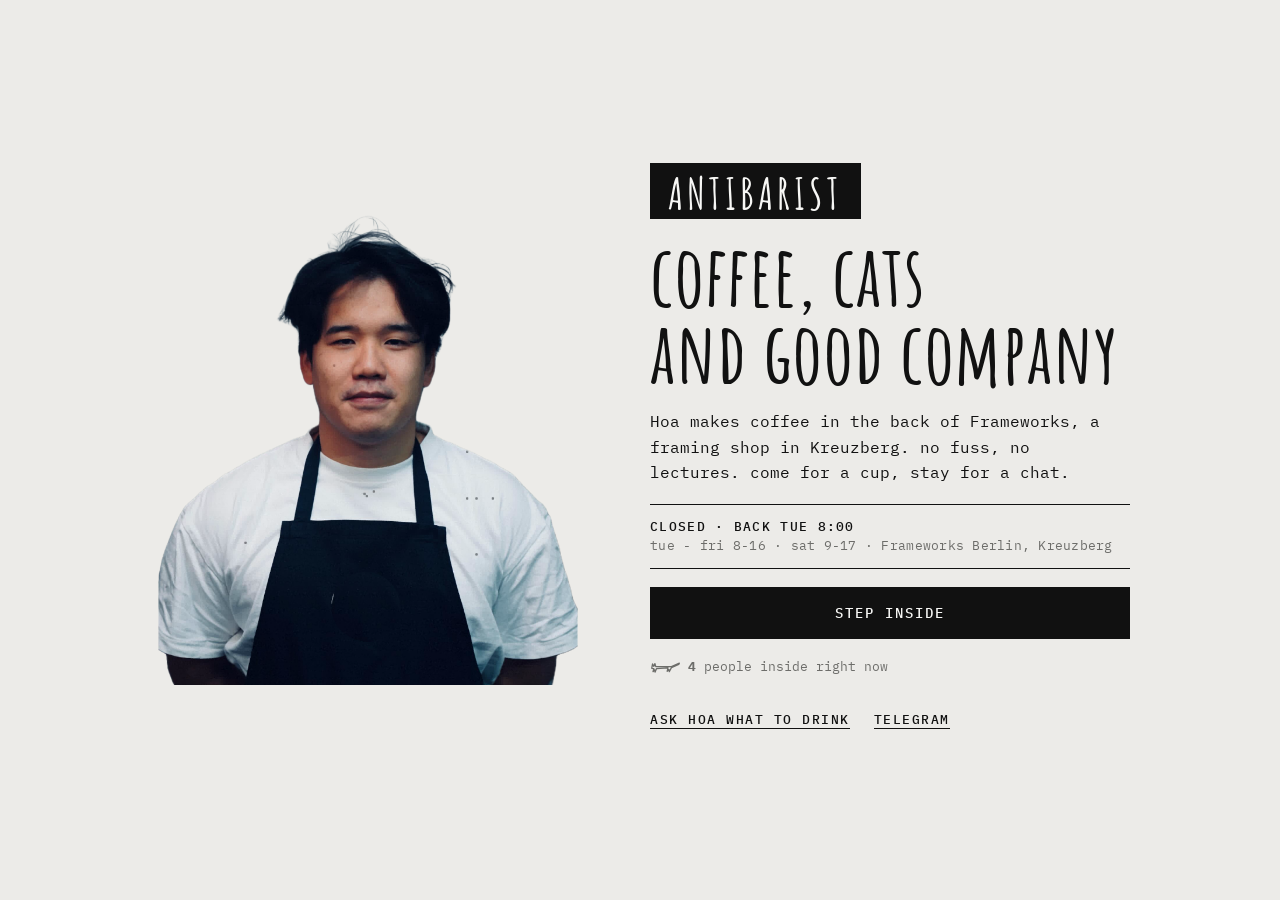
==== index.html @ d58ec211 "Antibarist website prototype Co-Authored-By: Claude Opus 5.5 <noreply@anthropic.com>" ====
<!DOCTYPE html>
<html lang="en">
<head>
<meta charset="utf-8">
<meta name="viewport" content="width=device-width, initial-scale=1, viewport-fit=cover">
<meta name="theme-color" content="#ecebe8">
<title>Antibarist · prototype v14</title>
<link rel="stylesheet" href="frameworks-frames/frames.css">
<script src="frameworks-frames/frames.js" defer></script>
<link rel="preconnect" href="https://fonts.googleapis.com">
<link rel="preconnect" href="https://fonts.gstatic.com" crossorigin>
<link href="https://fonts.googleapis.com/css2?family=Amatic+SC:wght@700&family=IBM+Plex+Mono:wght@400;500&display=swap" rel="stylesheet">
<script>
/* dark mode: follows the phone setting, unless you picked one with the toggle (remembered on this device) */
(function(){var saved=null;try{saved=localStorage.getItem('theme')}catch(e){}
 var mq=matchMedia('(prefers-color-scheme: dark)');
 window.setTheme=function(t,save){document.documentElement.classList.toggle('dark',t==='dark');
  var m=document.querySelector('meta[name=theme-color]');m&&m.setAttribute('content',t==='dark'?'#141413':'#ecebe8');
  if(save){try{localStorage.setItem('theme',t)}catch(e){}saved=t}};
 setTheme(saved||(mq.matches?'dark':'light'));
 mq.addEventListener&&mq.addEventListener('change',function(e){if(!saved)setTheme(e.matches?'dark':'light')});
})();
</script>
<style>
/* black and white interface. the coffees, labels, Hoa and the real Frameworks mouldings (frameworks-frames/) keep their colour */
:root{
  --paper:#ecebe8; --bar:#f7f7f5; --ink:#111; --mute:#6d6d6a; --line:#cfcecb; --soft:#dcdbd7;
  --title:'Amatic SC',cursive; --mono:'IBM Plex Mono',ui-monospace,monospace;
  --top:52px; --dock:52px;
  --sat:env(safe-area-inset-top,0px); --sab:env(safe-area-inset-bottom,0px);
}
*{box-sizing:border-box;margin:0;padding:0;-webkit-tap-highlight-color:transparent}
html,body{height:100%;background:var(--paper);color:var(--ink);font:400 13px/1.55 var(--mono);overflow:hidden;overscroll-behavior:none}
button{font:inherit;color:inherit;background:none;border:0;cursor:pointer;text-align:inherit}
a{color:inherit}
img{display:block;-webkit-user-drag:none;user-select:none}
.k{font:500 10.5px/1.3 var(--mono);text-transform:uppercase;letter-spacing:.12em;color:var(--mute)}

/* top */
.top{position:fixed;inset:0 0 auto 0;height:calc(var(--top) + var(--sat));padding:var(--sat) 14px 0;display:flex;align-items:center;gap:12px;z-index:40;background:var(--bar);border-bottom:1.5px solid var(--ink)}
.logo{background:var(--ink);color:var(--bar);font:700 20px/1 var(--title);letter-spacing:2px;padding:5px 11px 3px;position:relative;flex:none}
.logo i{font-style:normal;font-size:10px;position:absolute;left:3px;top:1px}
.logo i+i{left:auto;top:auto;right:3px;bottom:0;transform:rotate(180deg)}
.status{white-space:nowrap;font-size:11px;line-height:1.25;color:var(--mute);display:flex;align-items:center;gap:7px}
.status .d{width:7px;height:7px;border-radius:50%;background:var(--ink);border:1.5px solid var(--ink);flex:none}
body.closed .status .d{background:transparent}
.status b{font-weight:500;color:var(--ink);display:block}
.sp{flex:1}
.here{font-size:11px;color:var(--mute);display:flex;align-items:center;gap:6px}
.here svg{width:22px;height:11px}
.tune{width:28px;height:28px;display:grid;place-items:center}

/* the map: one big wall you can move around in every direction */
.map{position:fixed;left:0;right:0;top:calc(var(--top) + var(--sat));bottom:calc(var(--dock) + var(--sab));overflow:scroll;scrollbar-width:none;overscroll-behavior:contain;touch-action:pan-x pan-y;cursor:grab}
.map::-webkit-scrollbar{display:none}
.map.dragging{cursor:grabbing}
.map.dragging *{cursor:grabbing!important}
.world{position:relative;user-select:none;-webkit-user-select:none;margin:0 auto}
.it{position:absolute;cursor:pointer;transition:opacity .35s}
.it:focus{outline:none}
.it:focus-visible{outline:1.5px solid var(--ink);outline-offset:6px}
.old{opacity:.5;filter:grayscale(1)}
.old:hover{opacity:.8}
.intro{cursor:default;text-align:center;width:fit-content;margin:0 auto;padding:8px 12px}
.intro p{font-size:12.5px;line-height:1.55}
.info{cursor:pointer}
@media (max-width:899px){.world .cap{font-size:14px}.sn text{font-size:16px}.blabel .bn{font-size:13px}.intro p{font-size:15px}.intro .k{font-size:13px}.live b,.live span#lastMsg{font-size:12.5px}.block p,.hrs div{font-size:14px}.block .k{font-size:12.5px}}
.cap{display:inline-block;background:var(--paper);padding:5px 8px 6px;font:500 12px/1.3 var(--mono);color:var(--ink);margin-top:8px;letter-spacing:.1em;text-transform:uppercase;white-space:nowrap}
.cap b{font-weight:500;display:block}
.cap span{display:block;color:var(--mute);text-transform:none;letter-spacing:.02em;font-weight:400}
.streets{position:absolute;left:0;top:0;pointer-events:none}
.sn text{font:500 14px var(--mono);letter-spacing:3px;fill:var(--ink)}
.blabel{cursor:default}
.blabel .bl{display:inline-block;background:var(--paper);font:700 50px/1 var(--title);letter-spacing:.03em;padding:4px 12px 0;text-transform:uppercase}
.blabel .bn{display:table;background:var(--paper);font:500 12px/1 var(--mono);letter-spacing:.12em;text-transform:uppercase;color:var(--mute);padding:5px 12px 6px}
.blabel.arch .bn{color:#9a9995}
.chip{background:var(--paper);padding:12px 14px}
.br{background:var(--ink);color:var(--bar);position:relative;padding:18px 22px}
.brt{font:700 46px/.9 var(--title);letter-spacing:.04em;text-transform:uppercase}
.br .eyes{top:118px}
.br .live{position:absolute;left:22px;right:22px;bottom:18px;width:auto;margin:0}
.br .live b{color:var(--bar)}
.br .live b i{background:var(--bar)}
.br #lastMsg{color:#a9a8a4}
.spec img{width:100%;mix-blend-mode:multiply}
.h-wall{font:700 42px/.9 var(--title);letter-spacing:.02em;cursor:default;text-align:center}
.q-mid{font:700 40px/1 var(--title);letter-spacing:.02em;text-align:center;cursor:default}
.h-wall .k{display:block;margin-bottom:6px}
.quote-big{font:700 38px/1.02 var(--title);letter-spacing:.02em;cursor:default}
.quote-big .k{display:block;margin-top:10px}

/* the centre: Hoa + the back room */
.hoa img{width:100%}
body.closed .hoa img{opacity:.28}
.hoa .off{display:none}
body.closed .hoa .on{display:none}
body.closed .hoa .off{display:block}
.door{background:var(--ink);height:205px;position:relative}
.door .bk{position:absolute;left:0;right:0;bottom:14px;text-align:center;color:var(--bar);font:700 40px/.85 var(--title);letter-spacing:.04em}
.eyes{position:absolute;left:50%;top:62px;width:56px;height:30px;transform:translateX(-50%);display:flex;justify-content:space-between;align-items:center}
.eyes i{width:13px;height:9px;background:var(--bar);border-radius:50%;animation:blink 5.5s infinite}
@keyframes blink{0%,94%,100%{transform:scaleY(1)}96%{transform:scaleY(.1)}}
.live{margin-top:9px;width:150px}
.live b{display:block;font:500 10px/1.3 var(--mono);letter-spacing:.1em;text-transform:uppercase;white-space:nowrap}
.live b i{display:inline-block;width:6px;height:6px;border-radius:50%;background:var(--ink);margin-right:6px;vertical-align:1px;animation:pulse 2.4s infinite}
@keyframes pulse{50%{opacity:.25}}
.live span#lastMsg{display:block;font:400 10px/1.3 var(--mono);color:var(--mute);display:-webkit-box;-webkit-line-clamp:2;-webkit-box-orient:vertical;overflow:hidden;margin-top:2px}
.poster{background:var(--ink);color:var(--bar);padding:18px 18px 20px}
.poster .k{color:#a9a8a4}
.poster h3{font:700 46px/.88 var(--title);letter-spacing:.02em;margin:10px 0 12px}
.poster p{font-size:11px;line-height:1.5}
.block .t{font:700 30px/1 var(--title);letter-spacing:.02em;margin:6px 0 8px}
.block p{font-size:11.5px;line-height:1.55}
.block .u{display:inline-block;border-bottom:1px solid var(--ink);font:500 10.5px/1 var(--mono);letter-spacing:.12em;text-transform:uppercase;padding:12px 0 3px}
.hrs div{display:flex;justify-content:space-between;border-bottom:1px solid var(--line);padding:5px 0;font-size:11.5px}
.idx .row{display:flex;gap:10px;align-items:baseline;padding:5px 0;border-bottom:1px solid var(--line);font-size:11.5px;width:100%}
.idx .row i{font-style:normal;color:var(--mute);width:20px;flex:none}
.idx .row span{flex:1}
.idx .row em{font-style:normal;color:var(--mute);font-size:10px}

/* visitor cats walk anywhere on the map */
.cat{position:absolute;width:58px;transform:translate(-50%,-100%);cursor:pointer;z-index:30}
.cat svg{width:100%;height:auto;overflow:visible;display:block}
.cat svg path{fill:none;stroke:var(--ink);stroke-width:4;stroke-linecap:round;stroke-linejoin:round}
.cat.you svg path{stroke-width:6.5}
.cat .flip{transform-box:fill-box;transform-origin:center}
.cat.right .flip{transform:scaleX(-1)}
.cat .lb,.cat .ls{display:none}
.cat.walk .la{animation:la .38s steps(1) infinite}
.cat.walk .lb{display:inline;animation:lb .38s steps(1) infinite}
@keyframes la{50%{opacity:0}}
@keyframes lb{0%{opacity:0}50%{opacity:1}}
.cat.sit .la{display:none}.cat.sit .ls{display:inline}
.cat .tail{transform-box:view-box;transform-origin:100px 31px;animation:tail 2.4s ease-in-out infinite}
@keyframes tail{50%{transform:rotate(-8deg)}}
.cat .nm{position:absolute;left:50%;top:100%;transform:translateX(-50%);font:500 10px/1 var(--mono);color:var(--ink);white-space:nowrap;letter-spacing:.04em;margin-top:2px;padding:2px 3px}
.cat.you .nm{background:var(--ink);color:var(--bar)}

.pop{position:absolute;z-index:50;background:var(--bar);border:1.5px solid var(--ink);padding:14px 16px 16px;width:250px;transform:translate(-50%,-100%);cursor:default}
.pop .t{font:700 28px/1 var(--title)}
.pop p{font-size:12px;line-height:1.45;color:var(--mute);margin:4px 0 12px}
.pop .k{margin-bottom:4px}
.pacts{display:flex;align-items:center;gap:16px}
.plink{font:500 11px/1 var(--mono);text-transform:uppercase;letter-spacing:.1em;border-bottom:1px solid var(--ink);padding-bottom:3px}
.pop input{font:400 14px var(--mono);border:0;border-bottom:1px solid var(--ink);width:100%;padding:6px 0;margin-bottom:12px;background:transparent;outline:0;color:var(--ink);user-select:text}
.pop .act{font:500 11px/1 var(--mono);text-transform:uppercase;letter-spacing:.1em;background:var(--ink);color:var(--bar);padding:10px 14px}

/* dock: region tabs + ask hoa, one row */
.dock{position:fixed;left:0;right:0;bottom:0;height:calc(var(--dock) + var(--sab));padding-bottom:var(--sab);z-index:40;background:var(--bar);border-top:1.5px solid var(--ink);display:flex}
.regions{flex:1;min-width:0;display:flex;gap:18px;overflow-x:auto;scrollbar-width:none;padding:0 14px;align-items:center}
.regions::-webkit-scrollbar{display:none}
.rg{flex:none;font:500 10.5px/1 var(--mono);text-transform:uppercase;letter-spacing:.12em;color:var(--mute);padding:5px 0;border-bottom:1.5px solid transparent}
.rg.on{color:var(--ink);border-color:var(--ink)}
.rg sup{font-size:9px;margin-left:2px}
.btn-ask{flex:none;background:var(--ink);color:var(--bar);font:700 25px/1 var(--title);letter-spacing:.06em;padding:3px 20px 0}

/* sheet */
.scrim{position:fixed;inset:0;background:rgba(0,0,0,.16);opacity:0;pointer-events:none;transition:opacity .3s;z-index:55}
.scrim.on{opacity:1;pointer-events:auto}
.sheet{position:fixed;left:0;right:0;bottom:0;height:88dvh;background:var(--bar);z-index:60;border-top:1.5px solid var(--ink);transform:translateY(102%);transition:transform .4s cubic-bezier(.3,.9,.3,1);display:flex;flex-direction:column}
.sheet.open{transform:none}
.sheet.short{height:auto;max-height:88dvh}
.grab{flex:none;height:22px;display:flex;justify-content:center;align-items:center;touch-action:none;cursor:grab}
.grab i{width:34px;height:3px;background:var(--line);border-radius:2px}
.shead{flex:none;display:flex;align-items:flex-start;padding:2px 18px 14px;gap:12px}
.shead .t{flex:1;min-width:0}
.shead h2{font:700 44px/.95 var(--title);letter-spacing:.02em;margin-top:6px}
.shead .sub{color:var(--mute);margin-top:4px;font-size:12px}
.x{font:500 10.5px var(--mono);text-transform:uppercase;letter-spacing:.12em;color:var(--mute);padding:6px 0 6px 10px}
.sbody{flex:1;overflow-y:auto;padding:0 18px calc(28px + var(--sab))}
.sbody p{margin-bottom:12px}
.rule{height:1px;background:var(--line);margin:18px 0}
.labelimg{margin:0 0 18px;background:var(--soft);padding:22px}
.labelimg img{width:72%;margin:0 auto;mix-blend-mode:multiply}
.rows div{display:flex;justify-content:space-between;gap:14px;padding:9px 0;border-bottom:1px solid var(--line)}
.rows dt{font:500 10.5px var(--mono);text-transform:uppercase;letter-spacing:.12em;color:var(--mute);padding-top:2px}
.rows dd{text-align:right}
.tbc{border-bottom:1px dashed var(--ink)}
.char{font:700 30px/1.1 var(--title);letter-spacing:.03em;margin:4px 0 16px}
.quote{font:700 26px/1.15 var(--title);letter-spacing:.02em;margin:6px 0 16px}
.quote+.k{margin-top:-8px}
.recipe{display:grid;grid-template-columns:repeat(4,1fr);margin:8px 0 6px;border-top:1px solid var(--line);border-bottom:1px solid var(--line)}
.recipe div{padding:10px 0 9px;font:500 9.5px var(--mono);text-transform:uppercase;letter-spacing:.1em;color:var(--mute);text-align:center}
.recipe div+div{border-left:1px solid var(--line)}
.recipe b{display:block;font:700 30px/1.05 var(--title);color:var(--ink);letter-spacing:0}
.note-ph{font-size:10.5px;color:var(--mute);margin:8px 0 20px}
.primary{display:block;width:100%;background:var(--ink);color:var(--bar);font:500 11.5px/1 var(--mono);text-transform:uppercase;letter-spacing:.14em;padding:16px;text-align:center;text-decoration:none}
.link{display:inline-block;font:500 11px/1 var(--mono);text-transform:uppercase;letter-spacing:.12em;border-bottom:1px solid currentColor;padding:14px 0 3px;margin-top:4px;text-decoration:none}
.acts{display:flex;flex-direction:column;align-items:flex-start;gap:4px}
.acts .primary{margin-bottom:6px}

/* crate */
.filters{display:flex;gap:16px;margin:0 0 16px;overflow-x:auto;scrollbar-width:none}
.crate{display:grid;grid-template-columns:1fr 1fr;gap:22px 14px}
.card .im{aspect-ratio:1;background:var(--soft) center/cover;margin-bottom:8px;box-shadow:inset 0 0 0 12px var(--soft),0 0 0 1.5px var(--ink)}
.card b{display:block;font:700 22px/1 var(--title);letter-spacing:.02em}
.card span{font-size:10.5px;color:var(--mute)}

/* events */
.ev{padding:4px 0 18px;border-bottom:1px solid var(--line);margin-bottom:18px}
.ev h4{font:700 32px/.95 var(--title);margin:8px 0 8px;letter-spacing:.02em}
.hours{width:100%;border-collapse:collapse;margin-bottom:14px}
.hours td{padding:8px 0;border-bottom:1px solid var(--line)}
.hours td:last-child{text-align:right}
.hours tr.today td{font-weight:500;text-decoration:underline}

/* chat */
.topics{flex:none;display:flex;gap:16px;overflow-x:auto;padding:0 18px;border-bottom:1px solid var(--line);scrollbar-width:none}
.topics::-webkit-scrollbar{display:none}
.topic{flex:none;font:500 10.5px/1 var(--mono);text-transform:uppercase;letter-spacing:.12em;color:var(--mute);padding:4px 0 10px;border-bottom:1px solid transparent;margin-bottom:-1px;white-space:nowrap}
.topic.on{color:var(--ink);border-color:var(--ink)}
.chat{flex:1;overflow-y:auto;padding:16px 18px;display:flex;flex-direction:column;gap:16px}
.m{max-width:86%}
.m .who{font:500 10px var(--mono);text-transform:uppercase;letter-spacing:.12em;color:var(--mute);margin-bottom:2px}
.m.h{padding-left:10px;border-left:2px solid var(--ink)}
.m.h .who{color:var(--ink)}
.m.me{align-self:flex-end;text-align:right}
.m.me .who{color:var(--ink)}
.sys{font-size:10.5px;color:var(--mute);border-bottom:1px solid var(--line);padding-bottom:12px}
.typing{font-size:11px;color:var(--mute)}
.compose{flex:none;display:flex;gap:12px;padding:10px 18px calc(12px + var(--sab));border-top:1px solid var(--line);align-items:center}
.compose input{flex:1;min-width:0;border:0;background:transparent;font:400 14px var(--mono);outline:0;padding:10px 0;color:var(--ink)}
.compose button{font:500 11px var(--mono);text-transform:uppercase;letter-spacing:.12em}
.locked{padding:40px 0;text-align:center}
.locked .quote{margin-bottom:8px}

/* ask hoa */
.hoa-head{display:flex;align-items:center;gap:12px;margin-bottom:16px}
.hoa-head img{width:54px;height:54px;object-fit:cover;object-position:50% 8%;border-radius:50%;background:var(--soft);border:1.5px solid var(--ink)}
.prog{display:flex;gap:4px;margin-bottom:18px}
.prog i{flex:1;height:2px;background:var(--line)}.prog i.on{background:var(--ink)}
.say{font:700 36px/1.02 var(--title);letter-spacing:.02em;margin-bottom:18px}
.opts button{display:flex;justify-content:space-between;align-items:center;width:100%;padding:15px 0;border-bottom:1px solid var(--line);font-size:13.5px}
.opts button:first-child{border-top:1px solid var(--line)}
.opts button::after{content:"→";color:var(--mute)}
.opts button:active{background:var(--soft)}
.pick{display:flex;gap:14px;align-items:center;padding:12px 0;border-bottom:1px solid var(--line);width:100%}
.pick .im{width:64px;height:64px;flex:none;background:var(--soft) center/cover;box-shadow:inset 0 0 0 6px var(--soft),0 0 0 1.5px var(--ink)}
.pick b{font:700 24px/1 var(--title);display:block;letter-spacing:.02em}
.pick span{font-size:11px;color:var(--mute)}

/* toast, demo */
.toast{position:fixed;left:14px;right:14px;top:calc(var(--top) + var(--sat) + 8px);z-index:90;background:var(--ink);color:var(--bar);font-size:11.5px;padding:10px 14px;opacity:0;transform:translateY(-6px);transition:.25s;pointer-events:none;text-align:center}
.toast.on{opacity:1;transform:none}
.demo{position:fixed;right:10px;top:calc(var(--top) + var(--sat) + 4px);z-index:45;background:var(--bar);border:1.5px solid var(--ink);padding:10px 14px;display:none;flex-direction:column;width:240px}
.demo.on{display:flex}
.demo button{padding:9px 0;border-bottom:1px solid var(--line);font-size:12px}
.demo button:last-child{border:0}

/* ===== v10 redesign: bars as cells, popups as caption cards, sheets with one pinned action ===== */
/* top bar: logo + status left, square icon cells on the right split by lines */
.top{padding-right:0;align-items:stretch}
.top .logo,.top .status{align-self:center}
.cell{display:flex;align-items:center;justify-content:center;gap:6px;min-width:46px;padding:0 12px;border-left:1.5px solid var(--ink)}
.cell:active{background:var(--soft)}
.here{font:500 12px/1 var(--mono);color:var(--ink)}
/* bottom bar: equal tab cells, active one gets a thick top line, ask hoa with his face */
.dock .regions{gap:0;padding:0;overflow:hidden;align-items:stretch}
.dock .rg{flex:1 1 0;min-width:0;text-align:center;padding:0 2px;border:0;border-right:1px solid var(--line);font-size:10px;letter-spacing:.08em;white-space:nowrap}
.dock .rg.on{box-shadow:inset 0 3px 0 var(--ink)}
.btn-ask{display:flex;align-items:center;gap:9px;padding:0 16px 0 10px}
.btn-ask img{width:32px;height:32px;border-radius:50%;object-fit:cover;object-position:50% 6%;background:var(--soft)}
/* popups: a card with the info on top and a row of actions at the bottom, pinned to the thing with a small arrow */
.pop{padding:0;width:232px;transform:translate(-50%,-100%)}
.pop::after{content:"";position:absolute;left:var(--ax,50%);top:100%;margin-left:-7px;border:7px solid transparent;border-top-color:var(--ink)}
.pb{padding:12px 14px 13px}
.pop .t{font:700 30px/1 var(--title)}
.pop p{margin:3px 0 0}
.pop input{margin:10px 0 0}
.pa{display:flex;border-top:1.5px solid var(--ink)}
.pa button{flex:1;padding:13px 8px;text-align:center;font:500 11px/1 var(--mono);text-transform:uppercase;letter-spacing:.1em;border:0}
.pa .act{background:var(--ink);color:var(--bar);padding:13px 8px}
/* sheets: the content scrolls, the one action stays pinned at the bottom */
.shead{border-bottom:1px solid var(--line);padding-bottom:12px;margin-bottom:16px}
.sfoot{flex:none;display:flex;align-items:center;gap:18px;padding:12px 18px calc(12px + var(--sab));border-top:1.5px solid var(--ink);background:var(--bar)}
.sfoot .primary{flex:1;width:auto}
.sfoot .link{margin:0;padding:0 0 3px;flex:none}
.sbody{padding-bottom:20px}
.specs{display:grid;grid-template-columns:1fr 1fr;border-top:1px solid var(--line);border-bottom:1px solid var(--line);margin:18px 0}
.specs div{padding:10px 0;font-size:13px}
.specs div+div{border-left:1px solid var(--line);padding-left:14px}
.specs .k{display:block;margin-bottom:3px}
.hero{background:var(--soft);margin:0 0 16px;display:flex;justify-content:center;padding-top:14px}
.hero img{width:56%;max-width:220px}
.days{display:grid;grid-template-columns:repeat(3,1fr);border:1.5px solid var(--ink);margin-top:6px}
.days button{text-align:center;padding:16px 4px;font-size:13px}
.days button+button{border-left:1.5px solid var(--ink)}
.days button.on{background:var(--ink);color:var(--bar)}
.field{display:block;width:100%;font:400 16px var(--mono);border:0;border-bottom:1.5px solid var(--ink);background:transparent;padding:10px 0;margin:4px 0 22px;outline:0;color:var(--ink)}
.evp{background:var(--ink);color:var(--bar);padding:18px 18px 20px;margin-bottom:16px}
.evp .k{color:#a9a8a4}
.evp h4{font:700 44px/.9 var(--title);letter-spacing:.02em;margin:10px 0 8px}
.evp p{font-size:12px;margin:0}
.row1{display:flex;justify-content:space-between;align-items:baseline;padding:12px 0;border-bottom:1px solid var(--line);margin-bottom:22px}
.row1 b{font:700 26px/1 var(--title);letter-spacing:.02em}
.row1 span{font-size:11px;color:var(--mute)}

@media (min-width:900px){
  .sheet{left:auto;right:0;top:calc(var(--top) + var(--sat));bottom:0;width:420px;height:auto;max-height:none;border-top:0;border-left:1.5px solid var(--ink);transform:translateX(102%)}
  .sheet.open{transform:none}
  .grab{display:none}
  .shead{padding-top:20px}
  .scrim{background:transparent}
  .toast{left:50%;right:auto;transform:translate(-50%,-6px);width:420px}
  .toast.on{transform:translate(-50%,0)}
}
@media (prefers-reduced-motion:reduce){*{animation:none!important;transition:none!important}}
@media (max-width:899px){.live{width:160px}.live b,.live span#lastMsg{font-size:12.5px}}

/* landing: a plain, readable front page before you step into the map */
.cover{position:fixed;inset:0;z-index:80;background:var(--paper);overflow-y:auto;transition:transform .6s cubic-bezier(.6,0,.3,1),opacity .6s;padding:calc(20px + var(--sat)) 24px calc(28px + var(--sab))}
.cover.gone{transform:translateY(-100%);opacity:0;pointer-events:none}
.cv{max-width:980px;margin:0 auto;display:grid;gap:18px}
.cv-logo{justify-self:start;background:var(--ink);color:var(--bar);font:700 36px/1 var(--title);letter-spacing:4px;padding:8px 18px 4px}
.cv h1{font:700 52px/.92 var(--title);letter-spacing:.01em}
.cv-hoa{width:min(52vw,240px);justify-self:center}
.cv p{font-size:16px;line-height:1.6}
.cv-st{font:500 13px/1.5 var(--mono);text-transform:uppercase;letter-spacing:.1em;border-top:1.5px solid var(--ink);border-bottom:1.5px solid var(--ink);padding:12px 0}
.cv-st span{display:block;color:var(--mute);text-transform:none;letter-spacing:.02em;font-weight:400}
.cv .primary{font-size:14px;padding:19px}
.cv-links{display:flex;gap:24px;flex-wrap:wrap}
.cv-links .link{font-size:12.5px}
.cv-here{display:flex;align-items:center;gap:8px;font-size:13px;color:var(--mute)}
.cv-here svg{width:30px;height:14px}
@media (min-width:900px){
  .cv-logo{font-size:44px}
  .cover{display:grid;place-items:center}
  .cv{grid-template-columns:1fr 1.1fr;column-gap:64px;align-items:center}
  .cv-hoa{grid-row:1 / span 7;grid-column:1;width:100%;max-width:420px}
  .cv>*:not(.cv-hoa){grid-column:2}
  .cv h1{font-size:84px}
}

/* the archive spiral */
:root{--live:#e8412c}
.lines{position:absolute;left:0;top:0;pointer-events:none;overflow:visible}
.sp{fill:none;stroke:#b9b8b3;stroke-width:1}
.tk{fill:var(--ink)}
.ln{stroke:#a3a29d;stroke-width:.8;transition:opacity .3s}
.ln.dash{stroke-dasharray:3 4}
.msgl{stroke:var(--ink);stroke-dasharray:2 3}
.world.filtering .ln{opacity:.2}
.cd{fill:var(--paper);stroke:#a3a29d;stroke-width:1.2}.cd.on{fill:var(--ink);stroke:var(--ink)}
.tick{cursor:default}.tick span{display:inline-block;background:var(--ink);color:var(--bar);font:500 10px/1 var(--mono);text-transform:uppercase;letter-spacing:.12em;padding:4px 6px;white-space:nowrap}
.tile img{width:100%;display:block}
.tile .tc,.hoa2 .tc{font:400 10px/1.2 var(--mono);margin-top:5px;white-space:nowrap;color:var(--mute)}
.tc b{font-weight:500;color:var(--ink)}
.cn{white-space:nowrap;font:500 12px/1 var(--mono);text-transform:uppercase;letter-spacing:.1em;color:#9d9c97;cursor:pointer}
.cn.on{color:var(--ink)}.cn.left{transform:translateX(-100%)}
.cn-c{margin-left:6px;background:var(--ink);color:var(--bar);padding:2px 5px}
.br2{background:var(--ink);color:var(--bar);height:150px;position:relative;padding:14px 16px}
.br2 .brt{font:700 34px/.9 var(--title);letter-spacing:.04em;text-transform:uppercase}
.br2 .eyes{top:66px}
.lv{position:absolute;left:16px;bottom:12px;font:500 10px/1 var(--mono);letter-spacing:.12em;text-transform:uppercase}
.lv i{display:inline-block;width:7px;height:7px;border-radius:50%;background:var(--live);margin-right:6px;vertical-align:0;animation:pulse 2.4s infinite}
.hoa2 img{width:100%}
.hoa2 .off{display:none}body.closed .hoa2 .on{display:none}body.closed .hoa2 .off{display:inline}body.closed .hoa2 img{opacity:.3}
.inode{text-align:center;font:400 11px/1.4 var(--mono);cursor:pointer}
.inode b{display:block;font:700 24px/1 var(--title);letter-spacing:.02em;margin:4px 0}
.inode span{color:var(--mute);border-bottom:1px solid currentColor}
.msg{font:400 11px/1.35 var(--mono);color:var(--mute);background:var(--paper);padding:3px 5px;cursor:default}
.msg b{font-weight:500;color:var(--ink)}
@media (max-width:899px){.tile .tc,.hoa2 .tc{font-size:12.5px}.cn{font-size:15px}.msg{font-size:13px}.inode{font-size:13px}.inode b{font-size:28px}.tick span{font-size:12px}.lv{font-size:12px}}

/* highlight + reading key + zoom */
.ln{opacity:.35}
.world.filtering .ln{opacity:.07}
.world.filtering .it[data-hl]:not(.hl){opacity:.14}
.ln.hl{opacity:1!important;stroke:var(--ink);stroke-width:1.4}
.cd.hl{fill:var(--ink);stroke:var(--ink)}
.cn.hl{color:var(--ink)}.cn.hl .cn-n{border-bottom:1.5px solid var(--ink)}
.tile.hl img{outline:1.5px solid var(--ink);outline-offset:4px}
.tick{cursor:pointer}
.tools{position:fixed;left:12px;bottom:calc(var(--dock) + var(--sab) + 12px);z-index:42;display:flex;flex-direction:column;align-items:flex-start;gap:8px;pointer-events:none}
.tools>*{pointer-events:auto}
.tbar{display:flex;border:1.5px solid var(--ink);background:var(--bar)}
.tbar button{font:500 11px/1 var(--mono);text-transform:uppercase;letter-spacing:.1em;padding:10px 12px}
.tbar button+button{border-left:1.5px solid var(--ink);min-width:40px;text-align:center;font-size:16px;padding:7px 10px}
.legend{display:none;width:270px;background:var(--bar);border:1.5px solid var(--ink);padding:14px 16px;font-size:12px;line-height:1.45}
.legend.on{display:block}
.legend div{display:flex;gap:10px;align-items:flex-start;margin-bottom:6px}
.legend i{flex:none;width:18px;height:12px;margin-top:3px}
.lg-now{background:var(--ink)}
.lg-sp{border-top:1px solid #9d9c97;border-radius:50% 50% 0 0}
.lg-ln{background:linear-gradient(var(--ink),var(--ink)) center/100% 1px no-repeat}
.lg-live{width:8px!important;height:8px!important;border-radius:50%;background:var(--live);margin:5px 5px 0}

/* ===== dark mode: the interface flips, the coffees, labels, Hoa and the frame mouldings keep their real colour ===== */
html.dark{--paper:#141413;--bar:#1c1c1b;--ink:#ecebe8;--mute:#8f8e8a;--line:#353533;--soft:#262624;color-scheme:dark}
html.dark .poster .k,html.dark .evp .k,html.dark .br #lastMsg{color:#6d6d6a}
html.dark .blabel.arch .bn{color:#5f5e5b}
html.dark .sp{stroke:#3d3d3a}
html.dark .ln,html.dark .cd{stroke:#5a5a56}
html.dark .cn,html.dark .lg-sp{color:#6f6e6a;border-color:#6f6e6a}
html.dark .scrim{background:rgba(0,0,0,.5)}
html.dark .labelimg img,html.dark .spec img{mix-blend-mode:normal}
html.dark .old{opacity:.35}
.theme svg{display:block}
html.dark .br,html.dark .br2,html.dark .poster,html.dark .evp{background:#000;color:#ecebe8;box-shadow:0 0 0 1.5px #3a3a37}
html.dark .br .eyes i,html.dark .br2 .eyes i{background:#ecebe8}
html.dark .legend i.lg-now{background:#000;box-shadow:0 0 0 1.5px #3a3a37}
.tbar .theme{display:grid;place-items:center}
@media (max-width:420px){.top{gap:8px;padding-left:10px}.cell{min-width:36px;padding:0 8px}.here{gap:4px}.status{font-size:10.5px}}

/* v13 fixes */
.ln{opacity:0}
.world.far .ln{opacity:.3}
.world.filtering .ln{opacity:0}
.tick.left{transform:translateX(-100%)}
.tile .tc span{display:block;color:var(--mute)}
.old .tc{color:var(--mute)}
.old img{filter:grayscale(1)}
.world .old{opacity:.55;filter:none}
.br2{height:200px}
.brm{position:absolute;left:16px;right:16px;top:96px;font:400 10.5px/1.4 var(--mono);color:#b9b8b3}
.brm div{white-space:nowrap;overflow:hidden;text-overflow:ellipsis}
.brm b{color:#f7f7f5;font-weight:500} /* the back room is always black, in both themes */
.br2 .eyes{top:52px;left:auto;right:16px;transform:none}
body.closed .hoa2 img{opacity:1}
.hoa2 .off{background:var(--ink);color:var(--bar);padding:2px 5px}
.cat:not(.you):not(.talk) .nm{display:none}
.legend{position:fixed;left:12px;bottom:calc(var(--dock) + var(--sab) + 12px);z-index:42;box-shadow:none}
.qbtn{flex:0 0 52px!important;font-size:14px!important}
@media (max-width:899px){.brm{font-size:12px}.tile .tc{font-size:13px}}

/* zoom + theme bar, floating bottom right of the map (phone and desktop) */
.zbar{position:fixed;right:12px;bottom:calc(var(--dock) + var(--sab) + 12px);z-index:42;display:flex;flex-direction:column;background:var(--bar);border:1.5px solid var(--ink)}
.zbar button{width:44px;height:44px;display:grid;place-items:center;font:400 20px/1 var(--mono);color:var(--ink)}
.zbar button+button{border-top:1.5px solid var(--ink)}
.zbar svg{display:block}

/* how to read, v2: each line has a small drawing of the real thing */
.legend{width:auto;max-width:330px;right:68px;padding:16px 16px 14px;font-size:12.5px;line-height:1.45}
.legend .lg-t{display:block;font:700 26px/1 var(--title);letter-spacing:.03em;margin:0 0 12px}
.legend .lg-r{display:grid;grid-template-columns:44px 1fr;gap:12px;align-items:center;margin:0;padding:9px 0;border-top:1px solid var(--line)}
.legend .lg-r p{margin:0;color:var(--mute)}.legend .lg-r p b{color:var(--ink);font-weight:500}
.legend .lg-r i{width:44px;height:auto;margin:0;display:grid;place-items:center;font-style:normal}
.legend i.lg-now{height:30px;background:#111;position:relative}
.legend i.lg-now b{position:absolute;right:5px;top:5px;width:6px;height:6px;border-radius:50%;background:var(--live)}
.legend i.lg-tile{font:500 8.5px/1 var(--mono);color:var(--mute);gap:3px}
.legend i.lg-tile span{width:26px;height:26px;background:var(--soft);outline:1.5px solid var(--ink);outline-offset:-1.5px}
.legend i.lg-spi svg{width:34px;height:34px;color:var(--ink)}
.legend i.lg-cn{font:500 10px/1 var(--mono);text-transform:uppercase;letter-spacing:.1em;color:var(--ink);border-bottom:1.5px solid var(--ink);justify-self:center;width:auto}
.legend i.lg-cat svg{width:40px;color:var(--ink)}
.legend .lg-f{display:block;margin:0;padding-top:10px;border-top:1px solid var(--line);font-size:11px;color:var(--mute)}
.legend .lg-f b{color:var(--ink);font-weight:500}
@media (min-width:900px){.legend{right:auto;width:330px}}

/* notes on a coffee */
/* instagram posts: on the spiral (between the tiles of their month), in the coffee sheet, and one big in its own sheet */
.post{cursor:pointer}
.post img{width:100%;aspect-ratio:4/5;object-fit:cover;display:block}
.post .tc{font:400 10px/1.2 var(--mono);margin-top:5px;white-space:nowrap;color:var(--mute)}
.post.hl img{outline:1.5px solid var(--ink);outline-offset:3px}
.post.old.hl img{filter:none}
@media (max-width:899px){.post .tc{font-size:12.5px}}
.seen{margin-top:22px}
.seen-r{display:flex;gap:10px;overflow-x:auto;padding:10px 0 4px;scrollbar-width:none}
.seen-r::-webkit-scrollbar{display:none}
.seen-r button{flex:none;width:84px;padding:0;border:0;background:none;color:var(--mute);font:400 10.5px/1.2 var(--mono);text-align:left;cursor:pointer}
.seen-r img{width:84px;aspect-ratio:4/5;object-fit:cover;display:block;margin-bottom:5px}
.postimg img{width:100%;max-height:62vh;object-fit:contain;display:block;margin:0 auto 14px}
.postcap{font-size:14px;line-height:1.5}
.postabout{border-top:1px solid var(--line);padding-top:10px;display:flex;flex-wrap:wrap;align-items:baseline;gap:4px 16px}
.postabout .k{margin-right:2px}
.postabout .link{padding-top:6px;margin:0;background:none;border-left:0;border-right:0;border-top:0;color:var(--ink);cursor:pointer}
.notes{margin-top:24px;border-top:1.5px solid var(--ink);padding-top:14px}
.note{padding:11px 0;border-bottom:1px solid var(--line)}
.note b{font-weight:500}.note span{color:var(--mute);font-size:11px}
.note p{margin:3px 0 0!important}
.note-empty{color:var(--mute);margin:10px 0 0!important}
.noteform{display:flex;gap:12px;align-items:center;border-bottom:1.5px solid var(--ink);margin:14px 0 6px}
.noteform input{flex:1;min-width:0;border:0;background:transparent;font:400 15px var(--mono);color:var(--ink);outline:0;padding:12px 0}
.noteform button{font:500 11px var(--mono);text-transform:uppercase;letter-spacing:.12em}

/* v14: back room picture, poster, bundled lines */
.ln{opacity:.45;fill:none}
.world.filtering .ln{opacity:.06}
.world .ln.hl{opacity:1!important;stroke-width:1.6}
.brimg{position:relative;line-height:0}
.brimg canvas{width:100%;aspect-ratio:1;display:block}
.brimg{background:#111}
.brhd{position:absolute;left:0;right:0;top:20px;text-align:center;color:#efeeeb;line-height:1;pointer-events:none}
.brhd b{display:block;font:700 46px/.9 var(--title);letter-spacing:.04em;text-transform:uppercase}
.brhd span{display:block;margin-top:6px;font:500 10px/1 var(--mono);letter-spacing:.14em;text-transform:uppercase;color:#a9a8a4}
.brcap{margin-top:10px}
.brcap .lv{position:static;color:var(--ink)}
.brcap .brm{position:static;color:var(--mute);margin-top:6px;font-size:11px}
.brcap .brm b{color:var(--ink)}
.poster2 img{width:100%;display:block;box-shadow:0 1px 0 var(--line)}
.poster2 .tc,.hoa2 .tc{margin-top:8px}
@media (max-width:899px){.brcap .brm{font-size:13px}.brcap .lv{font-size:12px}}
/* v15: the countries get presence. map lettering, drawn countries (same scale), hatching = how often, contour lines = farm altitudes,
   local clocks, harvest strip, grey crops that colour in on tap, roaster stations on the circle line, close zoom opens a country */
.st{fill:var(--paper);stroke:var(--ink);stroke-width:1.5}.st-i{fill:var(--ink)}.st.hl{fill:var(--ink)}
.ro{white-space:nowrap;font:400 11px/1.3 var(--mono);color:var(--mute)}
.ro.left{transform:translateX(-100%);text-align:right}
.ro b{display:block;font:500 15px/1.2 var(--mono);color:var(--ink);margin:2px 0}
.ro-k{display:block;font-size:9.5px;text-transform:uppercase;letter-spacing:.12em}
.cn-t{margin-left:8px;color:var(--mute);font-weight:400;letter-spacing:.04em}
.world.far .cn-t{display:none}
.cl{text-align:center}
.clmap{display:block;margin:0 auto;overflow:visible}
.coast{stroke:var(--ink);stroke-width:1.5;stroke-linejoin:round}
.hatch{stroke:var(--ink);stroke-width:.8;opacity:.4}
.ct{fill:none;stroke:var(--ink);stroke-width:.8;stroke-linejoin:round}
.fd{fill:var(--ink)}
.fl{font:500 10px var(--mono);fill:var(--ink);paint-order:stroke;stroke:var(--paper);stroke-width:4px;stroke-linejoin:round}
.cl-n{font:500 30px/1 var(--mono);letter-spacing:.18em;text-transform:uppercase;margin-top:16px}
.cl-m{font:400 11px/1.4 var(--mono);color:var(--mute);margin-top:6px}
.hv{display:flex;justify-content:center;gap:3px;margin-top:14px}
.hv i{width:14px;height:14px;border:1px solid var(--ink);position:relative;font-style:normal}
.hv i.on{background:var(--ink)}
.hv i b{position:absolute;left:0;right:0;top:17px;font:400 9px/1 var(--mono);color:var(--mute)}
.hv i.now b{color:var(--ink);font-weight:500;text-decoration:underline;text-underline-offset:2px}
.cl-s{margin-top:24px;color:var(--ink)}
.th{display:flex;justify-content:center;gap:6px;margin-top:14px;flex-wrap:wrap}
.th img{width:36px;height:36px;object-fit:cover;filter:grayscale(1);transition:filter .3s}
.cl.hl .th img,.world.near .cl:hover .th img{filter:none}
.cl-f{margin-top:14px;font:400 11px/1.5 var(--mono);color:var(--mute);text-align:left;border-top:1px solid var(--line);padding-top:8px}
.cl-f b{color:var(--ink);font-weight:500}
.world:not(.near) .zn{display:none}
.world.far .cl-x{visibility:hidden}
.world.far .cl-n{font-size:64px}
@media (max-width:899px){.cl-m{font-size:13px}.ro{font-size:13px}.fl{font-size:12px}.cl-f{font-size:13px}.hv i b{font-size:11px}}
</style>
</head>
<body>

<section class="cover" id="cover" aria-label="welcome">
  <div class="cv">
    <div class="cv-logo">ANTIBARIST</div>
    <img class="cv-hoa" src="img/hoa-cut.png" alt="Hoa">
    <h1>coffee, cats<br>and good company</h1>
    <p>Hoa makes coffee in the back of Frameworks, a framing shop in Kreuzberg. no fuss, no lectures. come for a cup, stay for a chat.</p>
    <div class="cv-st" id="cvSt"></div>
    <button class="primary" id="enterBtn">step inside</button>
    <div class="cv-here"><svg viewBox="0 0 140 60"><path d="M8 36 L12 16 L18 27 L23 14 L27 28 L100 28 M100 28 L137 12 L134 18 L100 33 M8 36 L18 38 L14 52 L22 44 L24 54 L30 38 L84 34 L80 50 L88 42 L90 52 L100 33" fill="none" stroke="currentColor" stroke-width="6" stroke-linecap="round" stroke-linejoin="round"/></svg><span><b id="cvHere">0</b> people inside right now</span></div>
    <div class="cv-links"><button class="link" id="cvAsk">ask hoa what to drink</button><a class="link" href="https://t.me/antibarist" target="_blank" rel="noopener">telegram</a></div>
  </div>
</section>

<header class="top">
  <div class="logo"><i>A</i>ANTIBARIST<i>A</i></div>
  <div class="status"><span class="d"></span><div id="statusTxt"></div></div>
  <div class="sp"></div>
  <button class="cell here" id="hereBtn" aria-label="people here now"><svg viewBox="0 0 140 60"><path d="M8 36 L12 16 L18 27 L23 14 L27 28 L100 28 M100 28 L137 12 L134 18 L100 33 M8 36 L18 38 L14 52 L22 44 L24 54 L30 38 L84 34 L80 50 L88 42 L90 52 L100 33" fill="none" stroke="currentColor" stroke-width="6" stroke-linecap="round" stroke-linejoin="round"/></svg><span id="hereN">0</span></button>
  <button class="cell" id="homeBtn" aria-label="back to the counter"><svg width="18" height="18" viewBox="0 0 20 20" fill="none" stroke="currentColor" stroke-width="1.5"><circle cx="10" cy="10" r="5.5"/><path d="M10 1v5M10 14v5M1 10h5M14 10h5"/></svg></button>
  <button class="cell" id="demoBtn" aria-label="demo controls"><svg width="18" height="18" viewBox="0 0 20 20" fill="none" stroke="currentColor" stroke-width="1.5" stroke-linecap="round"><path d="M3 6h14M3 14h14"/><circle cx="7" cy="6" r="2" style="fill:var(--bar)"/><circle cx="13" cy="14" r="2" style="fill:var(--bar)"/></svg></button>
</header>

<div class="demo" id="demo">
  <span class="k" style="margin-bottom:4px">demo controls</span>
  <button data-d="in">someone opens the site</button>
  <button data-d="out">someone leaves</button>
  <button data-d="msg">fake Telegram message</button>
  <button data-d="open">switch open / closed</button>
</div>

<main class="map" id="map">
  <div class="world" id="world"></div>
</main>

<div class="zbar" id="zbar">
  <button id="zIn" aria-label="zoom in">+</button>
  <button id="zOut" aria-label="zoom out">−</button>
  <button id="themeBtn" aria-label="light or dark"><svg width="16" height="16" viewBox="0 0 20 20"><circle cx="10" cy="10" r="8" fill="none" stroke="currentColor" stroke-width="1.5"/><path d="M10 2a8 8 0 0 1 0 16z" fill="currentColor"/></svg></button>
</div>

<div class="legend" id="legend" role="dialog" aria-label="how to read">
  <div class="lg-t">how to read the wall</div>
  <div class="lg-r"><i class="lg-tile"><span></span>AB-001</i><p><b>the first ring</b> = this week's coffees. tap one to read the label and the notes</p></div>
  <div class="lg-r"><i class="lg-spi"><svg viewBox="0 0 40 40"><path d="M20 20c0-3 4-3 4 0s-4 6-8 2-2-10 4-10 10 4 10 10-6 12-14 12" fill="none" stroke="currentColor" stroke-width="1.5"/></svg></i><p><b>follow the spiral out</b> to go back in time. grey ones are sold out</p></div>
  <div class="lg-r"><i class="lg-tile"><span style="width:20px;height:25px"></span>ig</i><p><b>photos</b> are Hoa's instagram posts, hung on their day. tap a coffee to see the posts about it</p></div>
  <div class="lg-r"><i class="lg-cn">peru</i><p><b>countries</b> sit far out. the ones Hoa has served are drawn, one line per farm altitude. tap a coffee to see its trip: farm, roaster, back room</p></div>
  <div class="lg-r"><i class="lg-cat"><svg viewBox="0 0 140 60"><path d="M8 36 L12 16 L18 27 L23 14 L27 28 L100 28 M100 28 L137 12 L134 18 L100 33 M8 36 L18 38 L14 52 L22 44 L24 54 L30 38 L84 34 L80 50 L88 42 L90 52 L100 33" fill="none" stroke="currentColor" stroke-width="7" stroke-linecap="round" stroke-linejoin="round"/></svg></i><p><b>every cat is a person</b> on the site now. yours wears the black name tag</p></div>
  <div class="lg-f">drag to move · pinch or <b>+ −</b> to zoom · <b>◐</b> light / dark<br>tap anywhere to close. <b>?</b> brings this back</div>
</div>
<nav class="dock">
  <div class="regions" id="regions"></div>
  <button class="rg qbtn" id="legendBtn" aria-label="how to read">?</button>
  <button class="btn-ask" id="askBtn"><img src="img/hoa-cut.png" alt=""><span>ask hoa</span></button>
</nav>

<div class="scrim" id="scrim"></div>
<aside class="sheet" id="sheet" aria-hidden="true">
  <div class="grab" id="grab"><i></i></div>
  <div class="shead"><div class="t" id="shead"></div><button class="x" id="sclose">close</button></div>
  <div id="sslot" style="flex:1;min-height:0;display:flex;flex-direction:column"></div>
</aside>
<div class="toast" id="toast"></div>

<script>
const $=id=>document.getElementById(id);
const map=$('map'),world=$('world'),sheet=$('sheet'),sslot=$('sslot');
const esc=s=>String(s).replace(/[&<>"]/g,c=>({'&':'&amp;','<':'&lt;','>':'&gt;','"':'&quot;'}[c]));
const pick=a=>a[Math.floor(Math.random()*a.length)];

/* ================= DATA ================= */
// labels Hoa sent. short = name in the caption.
// DEMO: la torre, sánchez, melgar, mazateca and romerillo have no country on the label. they got a sample country (sample:true) until Hoa confirms
const COFFEES={
  granja:{short:'granja',farm:'Granja Paraíso 92',producer:'Wilton Benitez',variety:'Orange Bourbon',process:'Fermentation washed',character:['silky','velvety','sirupy'],roaster:'liquid dream.',origin:'Colombia',region:'colombia'},
  nogales:{short:'los nogales',farm:'Los Nogales',producer:'Oscar Hernández',variety:'Bourbon Pimienta',process:'Anaerobic washed',character:['sparkling','juicy','complex'],roaster:'liquid dream.',origin:'Colombia',region:'colombia'},
  latorre:{short:'la torre',farm:'La Torre',producer:'Marleny Imbachi',variety:'Gesha',process:'Washed',character:['juicy','delicate','floral'],roaster:'liquid dream.',origin:'Colombia',sample:true,region:'colombia'},
  girasol:{short:'girasol',farm:'El Girasol',producer:'Nicolas Medina',variety:'Pink Bourbon',process:'Washed',character:[],roaster:'SEY',origin:'Colombia',region:'colombia'},
  casita:{short:'casita',farm:'La Casita · Curtain Call',producer:'David Berrio',variety:'Chiroso',process:'Washed',character:[],roaster:'SEY',origin:'Colombia',region:'colombia'},
  diamante:{short:'diamante',farm:'El Diamante · Surprise Encore',producer:'Duber Mejia',variety:'Chiroso',process:'Washed',character:[],roaster:'SEY',origin:'Colombia',region:'colombia'},
  geshe:{short:'geshe',farm:'Geshe',producer:'',variety:'Ethiopian Landrace',process:'White honey',character:[],roaster:'SEY',origin:'Ethiopia',region:'ethiopia'},
  jaime:{short:'sánchez',farm:'Las Flores',producer:'Jaime Sánchez',variety:'Gesha',process:'Washed',character:['crisp','floral','vibrant'],roaster:'liquid dream.',origin:'Kenya',sample:true,region:'more'},
  fernando:{short:'melgar',farm:'Las Flores',producer:'Fernando Melgar',variety:'Gesha',process:'Natural',character:['velvety','smooth','floral'],roaster:'liquid dream.',origin:'Ethiopia',sample:true,region:'ethiopia'},
  mazateca:{short:'mazateca',farm:'Mazateca',producer:'Renato Martínez',variety:'Typica',process:'Washed',character:['juicy','winey','velvety'],roaster:'liquid dream.',origin:'Kenya',sample:true,region:'more'},
  romerillo:{short:'romerillo',farm:'El Romerillo',producer:'Clever Acosta',variety:'Sidra',process:'Washed',character:['crisp','elegant','floral'],roaster:'liquid dream.',origin:'Ethiopia',sample:true,region:'ethiopia'},
  panama:{short:'panamá',farm:'Digna Nuñez x Lost Origin',producer:'Digna Nuñez',variety:'Gesha',process:'Washed',character:[],roaster:'SEY',origin:'Panama',region:'more'}
};
const REGIONS=[['all','all'],['colombia','colombia'],['ethiopia','ethiopia'],['more','more']];
const NAMES=['mila','jonas','ece','luca','noor','sami','kai','yuki','ben','tabea'];
const FROM=['Neukölln','Kreuzberg','Wedding','Hamburg','Milano','Lisbon','Friedrichshain','Moabit'];

/* ================= THE ARCHIVE SPIRAL =================
   the canvas is a diagram of everything Hoa has served, like a printed archive poster.
   centre = now: the back room (with the live chat inside it) and Hoa. this week's coffees sit on the first turn
   of a spiral, close around them. the spiral winds outward back in time (nov, oct, sep). every coffee has a catalogue number.
   the coffee countries sit on a ring far around it. the lines from a coffee to its country only appear when you tap,
   so the centre stays calm. no frames for now. colour only from the coffee art + one red live dot. */
const WORLD={w:5000,h:5000};
const CX=2500,CY=2500,HOME=[CX,CY-60];
const SP={r0:500,k:52,start:-Math.PI/2}; // spiral: radius = r0 + k * angle, from the top, clockwise. one turn = 330px further out
const NOW_T=180,OLD_T=110,NOW_STEP=510,OLD_STEP=242; // tile sizes + spacing along the spiral (3x the gap of before)
const BUS=1470,RING=1620; // lines run along the BUS circle outside the spiral, the countries sit on the RING
// the archive, newest first. DEMO: it reuses this week's pictures so the full spiral is visible.
// the real list (farm, origin, picture, month) comes from Hoa
const ARCHIVE=[['oct 2026',20],['sep 2026',18]];
/* ================= INSTAGRAM ON THE SPIRAL =================
   Hoa's posts hang on the spiral on their day, between the coffees of that month. a post belongs to a coffee
   when its caption names it (farm or short name, or the catalogue number like AB-003): see postCoffees().
   the pictures are real (@antibarist). DEMO: the dates and captions are invented, the real ones come with the
   instagram feed later (needs a business account + a small server, or a feed service). newest first. */
const NOW_MONTH='nov 2026';
const POSTS=[
  ['ig-19.jpg','2026-11-07','sat 14 nov. brew your own cup with luko. the biggest coffee selection in berlin, come play.'],
  ['ig-18.jpg','2026-11-05','save the date. 14 nov, the playce at studio 5.'],
  ['ig-17.jpg','2026-11-03','auf hiir put us on. mariannenstraße 26, come say hi.'],
  ['ig-16.jpg','2026-11-01','new bag, old friend on the wall.'],
  ['ig-15.jpg','2026-10-29','the sign is out. cappuccino, flat white, pourover and more.'],
  ['ig-14.jpg','2026-10-27','me, tasting. you, next.'],
  ['ig-13.jpg','2026-10-24','SEY landed. casita and panamá on the bar this week.'],
  ['ig-12.jpg','2026-10-21','panamá in a frame. we are in a frame shop after all.'],
  ['ig-11.jpg','2026-10-18','opening the girasol. smells crazy.'],
  ['ig-10.jpg','2026-10-15','full house on saturday. thank you all.'],
  ['ig-09.jpg','2026-10-12','just a cat on a cup.'],
  ['ig-08.jpg','2026-10-09','granja paraíso 92 on the v60. orange juice, no joke.'],
  ['ig-07.jpg','2026-10-06','drawing cats on cups between orders.'],
  ['ig-06.jpg','2026-10-03','what is open on the bar today. los nogales goes first.'],
  ['ig-05.jpg','2026-09-28','frameworks framed our drawing.'],
  ['ig-04.jpg','2026-09-24','the shop, drawn. cats included.'],
  ['ig-03.jpg','2026-09-19','every bag we opened this year.'],
  ['ig-02.jpg','2026-09-14','la torre as espresso. slow and sweet.'],
  ['ig-01.jpg','2026-09-08','cupping morning. four tins, one winner: the geshe.']
].map(([img,date,cap],i)=>{const d=new Date(date+'T12:00:00');return {i,img:'img/ig/'+img,date,cap,day:String(d.getDate()).padStart(2,'0')+' '+['jan','feb','mar','apr','may','jun','jul','aug','sep','oct','nov','dec'][d.getMonth()],month:['jan','feb','mar','apr','may','jun','jul','aug','sep','oct','nov','dec'][d.getMonth()]+' '+d.getFullYear()}});
const IG_URL='https://www.instagram.com/antibarist/'; // DEMO: the real feed gives each post its own link
const POST_W=96,POST_W_OLD=68; // post width now / in the archive (4:5 pictures)
const COUNTRIES=[ // [name, angle in degrees (0 = right, 90 = down) roughly where they are on the globe, time zone for the local clock]
  ['mexico',214,'America/Mexico_City'],['jamaica',222,'America/Jamaica'],['guatemala',206,'America/Guatemala'],['honduras',199,'America/Tegucigalpa'],['el salvador',192,'America/El_Salvador'],['nicaragua',185,'America/Managua'],['costa rica',178,'America/Costa_Rica'],
  ['panama',171,'America/Panama'],['colombia',163,'America/Bogota'],['ecuador',155,'America/Guayaquil'],['peru',147,'America/Lima'],['bolivia',139,'America/La_Paz'],['brazil',130,'America/Sao_Paulo'],
  ['yemen',338,'Asia/Aden'],['ethiopia',350,'Africa/Addis_Ababa'],['kenya',2,'Africa/Nairobi'],['uganda',9,'Africa/Kampala'],['rwanda',16,'Africa/Kigali'],['burundi',23,'Africa/Bujumbura'],['tanzania',30,'Africa/Dar_es_Salaam'],['dr congo',37,'Africa/Lubumbashi'],['malawi',44,'Africa/Blantyre'],['zambia',51,'Africa/Lusaka'],
  ['india',320,'Asia/Kolkata'],['china',305,'Asia/Shanghai'],['myanmar',62,'Asia/Yangon'],['thailand',70,'Asia/Bangkok'],['vietnam',78,'Asia/Ho_Chi_Minh'],['indonesia',87,'Asia/Jakarta'],['papua new guinea',96,'Pacific/Port_Moresby']
];
const countryOf=c=>c.origin?c.origin.toLowerCase():'origin to confirm';
/* the countries Hoa has served are drawn as small maps further out, all at the same scale (MAP_SCALE px per degree).
   shape = outline as [longitude, latitude], simplified by hand. hatching gets denser the more often the country was on the wall.
   the lines inside are contour lines: one per farm, at the farm's altitude (higher = further in). each farm is a dot on its line.
   DEMO, confirm with Hoa: the harvest months (rough, from public harvest calendars) and the altitudes (ALT) */
const MAP_SCALE=14;
const ORIGINS={
  colombia:{deg:157,r:1960,harvest:[0,3,4,5,9,10,11],
    shape:[[-77.3,8.6],[-75.5,10.6],[-74.2,11.3],[-71.9,12.4],[-71.3,11.8],[-72.2,11.1],[-73,9.2],[-72.4,8],[-71.9,7],[-70.1,6.9],[-67.8,6.2],[-67.6,3.8],[-67.3,2.2],[-66.9,1.2],[-69.5,0.7],[-69.4,-1.1],[-69.9,-4.2],[-70.7,-3.8],[-72,-2.4],[-73.6,-1.3],[-75.2,-0.1],[-77.4,0.4],[-78.8,1.4],[-77.9,2.7],[-77.3,4],[-77.4,6.6],[-77.9,7.2]]},
  ethiopia:{deg:346,r:1960,harvest:[0,9,10,11],
    shape:[[36.5,14.3],[37.9,14.9],[39,14.6],[40,14.5],[41.7,13.4],[42.4,12.5],[41.8,11.5],[42.9,10.9],[43.3,9.6],[44,9],[45,8],[47.9,8],[44.9,5],[43,4.9],[41.9,4],[40.8,4.2],[39.6,3.5],[38.4,3.6],[36.9,4.4],[35.9,4.6],[35.8,5.3],[34.7,6.6],[33,7.8],[34.1,8.6],[34.3,10.6],[35,11.5],[35.6,12.6],[36.1,12.7]]},
  panama:{deg:178,r:1960,harvest:[0,1,2,11],
    shape:[[-83,8.4],[-82.6,9.5],[-81.4,8.8],[-80.1,9.2],[-79.5,9.6],[-78.5,9.4],[-77.4,8.7],[-77.2,7.9],[-77.9,7.2],[-78.4,8],[-78.9,8.4],[-79.6,8.9],[-80.4,8.3],[-80.1,7.5],[-80.9,7.2],[-81.7,8],[-82.9,8]]},
  kenya:{deg:16,r:1960,harvest:[5,6,7,9,10,11],
    shape:[[34,4.2],[35.9,4.6],[36.9,4.4],[38.4,3.6],[39.6,3.5],[40.8,4.2],[41.9,4],[41,2.8],[41,-0.9],[41.6,-1.7],[40.2,-2.6],[39.2,-4.7],[37.7,-3.1],[33.9,-1],[33.9,0.1],[34.5,1.1],[35,1.9],[34.5,3.7]]}
};
const ALT={granja:1850,nogales:1750,latorre:2000,girasol:1900,casita:1800,diamante:1950,geshe:2100,panama:1650,jaime:1800,fernando:1700,mazateca:1500,romerillo:1950}; // DEMO metres, not from the labels
// roasters are stations on the circle line: a coffee's trip goes farm (country) > roaster > the wall > the back room.
// DEMO: liquid dream.'s city still to confirm. SEY roasts in Brooklyn, New York
const ROASTERS={'liquid dream.':{deg:292,city:'city to confirm'},SEY:{deg:200,city:'brooklyn, new york'}};
const MON=['jan','feb','mar','apr','may','jun','jul','aug','sep','oct','nov','dec'];
const clock=tz=>{try{return new Intl.DateTimeFormat('en-GB',{timeZone:tz,hour:'2-digit',minute:'2-digit',hour12:false}).format(new Date())}catch(e){return '--:--'}};
const tzOf=name=>(COUNTRIES.find(c=>c[0]===name)||[])[2];
const seasonOf=h=>{const m=new Date().getMonth();if(h.includes(m))return 'harvest is on now';for(let i=1;i<12;i++)if(h.includes((m+i)%12))return 'next harvest from '+MON[(m+i)%12];return ''};
// info between the spiral and the country ring
const INFO_NODES=[
  ['hours',185,`<div class="k">hours</div><b>tue - fri 8-16 · sat 9-17</b><span>Frameworks Berlin, Kreuzberg</span>`,()=>openEvents()],
  ['about',210,`<div class="k">about</div><b>hi, i'm hoa</b><span>read</span>`,()=>openAbout()],
  ['telegram',235,`<div class="k">telegram</div><b>120 in the group</b><span>join</span>`,()=>window.open('https://t.me/antibarist','_blank','noopener')],
  ['crate',160,`<div class="k">the crate</div><b>all ${Object.keys(COFFEES).length} coffees in one list</b><span>pick up only</span>`,()=>openCrate()]
];

function put(x,y,w,html,cls='',attrs){
  const el=document.createElement('div');
  el.className='it '+cls;el.style.cssText=`left:${x}px;top:${y}px;${w?`width:${w}px`:''}`;
  el.innerHTML=html;
  attrs&&Object.entries(attrs).forEach(([k,v])=>el.setAttribute(k,v));
  world.appendChild(el);return el;
}
const kbd=el=>{el.tabIndex=0;el.setAttribute('role','button');el.addEventListener('keydown',e=>{if(e.key==='Enter'||e.key===' '){e.preventDefault();el.click()}});return el};
const polar=(r,deg)=>[CX+r*Math.cos(deg*Math.PI/180),CY+r*Math.sin(deg*Math.PI/180)];
const no=n=>'AB-'+String(n).padStart(3,'0');

// points along the spiral, one every 6px of length
const PATH=(()=>{const pts=[];let t=0,len=0,prev=null;
  while(t<20){const r=SP.r0+SP.k*t,a=SP.start+t,p=[CX+r*Math.cos(a),CY+r*Math.sin(a)];
    if(prev)len+=Math.hypot(p[0]-prev[0],p[1]-prev[1]);
    if(!pts.length||len>=pts.length*6)pts.push(p);prev=p;t+=.002}
  return pts})();
const at=s=>PATH[Math.min(PATH.length-1,Math.round(s/6))];
let SP_END=0; // how far along the spiral the coffees go

// which coffees a post is about: its caption names the farm, the short name or the catalogue number
const postCoffees=p=>{const cap=p.cap.toLowerCase();
  return Object.keys(COFFEES).filter((id,k)=>{const c=COFFEES[id];
    return [c.short,c.farm.split(' · ')[0],no(k+1)].some(n=>n&&cap.includes(n.toLowerCase()))})};
const postsOf=id=>POSTS.filter(p=>postCoffees(p).includes(id));
// a month's posts, spread evenly over the gaps between that month's tiles. returns gap index -> post
function postSlots(month,tiles){
  const list=POSTS.filter(p=>(p.month===NOW_MONTH?'now':p.month)===month),G=tiles-1,out={};
  list.forEach((p,j)=>{let g=Math.min(G-1,Math.round((j+.5)*G/list.length-.5));while(out[g]&&g<G-1)g++;out[g]=p});
  return out;
}
function putPost(p,x,y,month,old){
  const w=old?POST_W_OLD:POST_W,h=w*1.25,ids=postCoffees(p);
  // hang it just beside the line (archive: inside, now: outside, away from the back room) so it never touches a tile where the spiral bends
  const d=Math.hypot(x-CX,y-CY)||1,o=old?-82:84,ux=(x-CX)/d,uy=(y-CY)/d;
  const el=kbd(put(x+ux*o-w/2,y+uy*o-h/2,w,`<img src="${p.img}" alt="instagram post, ${esc(p.day)}: ${esc(p.cap)}" loading="lazy"><div class="tc"><b>ig</b> ${esc(p.day)}</div>`,
    'post'+(old?' old':''),{'data-hl':`ig|m:${month}${ids.map(id=>'|id:'+id).join('')}`}));
  el.onclick=e=>{e.stopPropagation();openPost(p.i)};
  el._spot={x,y,ux,uy,w,h,o};
}
// after everything is placed: a post that touches a tile or a label moves to the other side of the line (or closer to it)
function settlePosts(){
  const box=e=>[e.offsetLeft,e.offsetTop,e.offsetLeft+e.offsetWidth,e.offsetTop+e.offsetHeight];
  const others=[...world.querySelectorAll('.it:not(.post)')].map(box);
  const hits=b=>others.some(a=>b[0]<a[2]+8&&a[0]<b[2]+8&&b[1]<a[3]+8&&a[1]<b[3]+8);
  world.querySelectorAll('.post').forEach(el=>{const s=el._spot;if(!s||!hits(box(el)))return;
    for(const o of [-s.o,s.o*.6,-s.o*.6,s.o*1.3,-s.o*1.3]){
      el.style.left=s.x+s.ux*o-s.w/2+'px';el.style.top=s.y+s.uy*o-s.h/2+'px';
      if(!hits(box(el)))return}
    el.style.left=s.x+s.ux*s.o-s.w/2+'px';el.style.top=s.y+s.uy*s.o-s.h/2+'px';
  });
}

let TILES={}; // coffee id -> centre point, for lines
const ALLTIME={}; // country -> how many times it was on the wall (this week + the archive)
const CL_AT={}; // drawn country -> [x, y] of its map, for zoom + travelling cats

// one drawn country: outline with hatching, contour lines per farm altitude, then name, Hoa's line, local time, harvest strip,
// the coffees as grey crops (colour when you tap), and at close zoom the farm list (the country opens up like a small room)
function drawOrigin(name,o,list){
  const [x,y]=polar(o.r,o.deg),farms=Object.keys(COFFEES).filter(id=>countryOf(COFFEES[id])===name),times=ALLTIME[name]||0;
  CL_AT[name]=[x,y];
  const tags=`c:${name}${farms.map(id=>'|id:'+id+'|r:'+COFFEES[id].region+'|ro:'+COFFEES[id].roaster).join('')}`;
  const P=pts=>'M'+pts.map(p=>p[0].toFixed(1)+' '+p[1].toFixed(1)).join(' L')+'Z';
  const lo=o.shape.map(p=>p[0]),la=o.shape.map(p=>p[1]),lc=(Math.min(...lo)+Math.max(...lo))/2,ac=(Math.min(...la)+Math.max(...la))/2,k=Math.cos(ac*Math.PI/180);
  const pts=o.shape.map(([a,b])=>[(a-lc)*MAP_SCALE*k,-(b-ac)*MAP_SCALE]);
  const cx=pts.reduce((s,p)=>s+p[0],0)/pts.length,cy=pts.reduce((s,p)=>s+p[1],0)/pts.length;
  const xs=pts.map(p=>p[0]),ys=pts.map(p=>p[1]),pad=34,minX=Math.min(...xs)-pad,minY=Math.min(...ys)-pad,w=Math.max(...xs)-Math.min(...xs)+pad*2,h=Math.max(...ys)-Math.min(...ys)+pad*2;
  const g=Math.max(3.5,Math.min(16,24/Math.sqrt(Math.max(1,times)))); // more often on the wall = denser hatching
  const pid='h-'+name.replace(/\W/g,'');
  let s=`<defs><pattern id="${pid}" patternUnits="userSpaceOnUse" width="${g}" height="${g}" patternTransform="rotate(45)"><line x1="0" y1="0" x2="0" y2="${g}" class="hatch"/></pattern></defs>`;
  s+=`<path d="${P(pts)}" class="coast" fill="url(#${pid})"/>`;
  {
    // contour lines: the outline pulled in toward the middle, higher farm = further in. a dot on each line = the farm
    farms.slice().sort((a,b)=>ALT[a]-ALT[b]).forEach((id,i,arr)=>{
      const f=Math.max(.16,1-(ALT[id]-1400)/900),cp=pts.map(p=>[cx+(p[0]-cx)*f,cy+(p[1]-cy)*f]);
      s+=`<path d="${P(cp)}" class="ct"/>`;
      const v=cp[Math.floor((i/arr.length+.12)*cp.length)%cp.length];
      s+=`<circle cx="${v[0]}" cy="${v[1]}" r="3.5" class="fd" data-hl="id:${id}|c:${name}"/><text x="${v[0]+(v[0]<cx?-8:8)}" y="${v[1]+4}" class="fl zn" text-anchor="${v[0]<cx?'end':'start'}">${esc(COFFEES[id].short)}</text>`;
    });
  }
  const tz=tzOf(name),W=Math.max(250,w);
  const hv=o.harvest?`<div class="hv">${MON.map((m,i)=>`<i class="${o.harvest.includes(i)?'on':''}${i===new Date().getMonth()?' now':''}" title="${m}"><b>${m[0]}</b></i>`).join('')}</div>`:'';
  const html=`<svg class="clmap" width="${w}" height="${h}" viewBox="${minX} ${minY} ${w} ${h}">${s}</svg>
    <div class="cl-n">${name}</div>
    <div class="cl-x">
      ${tz?`<div class="cl-m"><span data-tz="${tz}">${clock(tz)}</span> there now</div>`:''}
      ${hv}${o.harvest?`<div class="cl-m cl-s">${seasonOf(o.harvest)}</div>`:''}
      <div class="th">${farms.map(id=>`<img src="img/${id}-art.jpg" alt="${esc(COFFEES[id].farm)}">`).join('')}</div>
      <div class="cl-m">${list.length} on the wall now · ${times} since sep</div>
      <div class="cl-f zn">${farms.map(id=>`<div><b>${esc(COFFEES[id].farm)}</b> ${esc(COFFEES[id].producer||COFFEES[id].roaster)} · ${ALT[id].toLocaleString('en')} m</div>`).join('')}</div>
    </div>`;
  const el=kbd(put(x-W/2,y-h/2,W,html,'cl',{'data-hl':tags}));
  el.onclick=e=>{e.stopPropagation();openCountry(name,el)};
}
function openCountry(name,el){
  if(Z<.95)zoomTo(1); // the country opens up: zoom in close enough for the farm list
  const r=el.getBoundingClientRect(),mr=map.getBoundingClientRect();
  map.scrollBy(r.left+r.width/2-mr.left-map.clientWidth/2,r.top-mr.top-map.clientHeight*.1); // the map at the top, the details under it
  highlight('c:'+name);
}
function buildMap(){
  world.style.width=WORLD.w+'px';world.style.height=WORLD.h+'px';
  let L='',s=150,n=0;
  const ids=Object.keys(COFFEES);
  // month markers: click to light up that month
  const tick=(s,label,m,left)=>{const [x,y]=at(s);L+=`<circle cx="${x}" cy="${y}" r="4" class="tk"/>`;
    const el=put(left?x-12:x+10,y-12,0,`<span>${label}</span>`,'tick'+(left?' left':''));
    const np=POSTS.filter(p=>(p.month===NOW_MONTH?'now':p.month)===m).length,ps=np?` · ${np} post${np>1?'s':''}`:'';
    el.onclick=e=>{e.stopPropagation();closePop();highlight('m:'+m);toast((m==='now'?'on the wall now · '+ids.length+' coffees':label+' · '+((ARCHIVE.find(a=>a[0]===m)||[])[1]||0)+' coffees')+ps)}};
  tick(24,'now · '+NOW_MONTH,'now',true);
  // this week: the first turn, close around the back room. this month's instagram posts hang in the gaps
  const nowPosts=postSlots('now',ids.length);
  ids.forEach((id,k)=>{
    if(nowPosts[k-1]){const [px,py]=at(s-NOW_STEP/2);putPost(nowPosts[k-1],px,py,'now')}
    const c=COFFEES[id],[x,y]=at(s);n++;TILES[id]=[x,y];ALLTIME[countryOf(c)]=(ALLTIME[countryOf(c)]||0)+1;
    const el=kbd(put(x-NOW_T/2,y-NOW_T/2,NOW_T,`<img src="img/${id}-art.jpg" alt="${esc(c.farm)}"><div class="tc"><b>${no(n)}</b> ${esc(c.short)}<span>${esc(countryOf(c))}</span></div>`,'fr tile',{'data-r':c.region,'data-id':id,'data-hl':`id:${id}|c:${countryOf(c)}|r:${c.region}|m:now`}));
    el.onclick=e=>{e.stopPropagation();coffeePop(id,el);highlight('id:'+id)};
    el.onmouseenter=()=>{if(!popEl)highlight('id:'+id)};el.onmouseleave=()=>{if(!popEl)restoreHl()};
    s+=NOW_STEP;
  });
  // the archive, further out = further back. sold out, shown in grey
  s+=40;let seed=7;const rnd=()=>(seed=(seed*9301+49297)%233280)/233280;
  ARCHIVE.forEach(([month,count])=>{
    tick(s-62,month,month);
    const slots=postSlots(month,count);
    for(let i=0;i<count;i++){
      if(slots[i-1]){const [px,py]=at(s-OLD_STEP/2);putPost(slots[i-1],px,py,month,true)}
      const id=ids[Math.floor(rnd()*ids.length)],c=COFFEES[id],[x,y]=at(s);n++;const num=no(n);ALLTIME[countryOf(c)]=(ALLTIME[countryOf(c)]||0)+1;
      const el=kbd(put(x-OLD_T/2,y-OLD_T/2,OLD_T,`<img src="img/${id}-art.jpg" alt="${esc(c.farm)}, ${month}"><div class="tc"><b>${num}</b> ${esc(c.short)}</div>`,'old tile',{'data-hl':`id:${id}|c:${countryOf(c)}|r:${c.region}|m:${month}`}));
      el.onclick=e=>{e.stopPropagation();showPop(el,`<div class="pb"><div class="k">${num} · ${month} · sold out</div><div class="t">${esc(c.farm)}</div><p>${esc(countryOf(c))} · ${esc(c.roaster)}</p></div><div class="pa"><button class="act" id="popGo">ask if it comes back</button></div>`,()=>{$('popGo').onclick=()=>{closePop();openChat(`hey Hoa, will the ${c.farm} come back? `)}});highlight('id:'+id)};
      s+=OLD_STEP;
    }
  });
  SP_END=s;
  L=`<path d="M${PATH.slice(0,Math.round((s+200)/6)).map(p=>p[0].toFixed(1)+' '+p[1].toFixed(1)).join(' L')}" class="sp"/>`+L;
  // the country ring. each coffee's trip: farm (country) > in to the circle line > round to its roaster's station > round to its tile > the back room.
  // hidden until you tap (faint when zoomed far out)
  const used={};ids.forEach(id=>{const k=countryOf(COFFEES[id]);(used[k]=used[k]||[]).push(id)});
  const arc=(a,b)=>{const d=((b-a)%360+540)%360-180,[x,y]=polar(BUS,b);return `A${BUS} ${BUS} 0 0 ${d>0?1:0} ${x} ${y}`};
  const DOOR=[CX-130,CY-110];
  COUNTRIES.forEach(([name,deg,tz])=>{
    const [x,y]=polar(RING,deg),list=used[name]||[],right=Math.cos(deg*Math.PI/180)>=0;
    const tags=`c:${name}${list.map(id=>'|r:'+COFFEES[id].region+'|id:'+id+'|ro:'+COFFEES[id].roaster).join('')}`;
    list.forEach(id=>{const c=COFFEES[id],[tx,ty]=TILES[id],ta=Math.atan2(ty-CY,tx-CX)*180/Math.PI,rd=ROASTERS[c.roaster].deg,[ex,ey]=polar(BUS,deg);
      L+=`<path d="M${x} ${y} L${ex} ${ey} ${arc(deg,rd)} ${arc(rd,ta)} L${tx} ${ty} L${DOOR[0]} ${DOOR[1]}" class="ln${c.origin?'':' dash'}" data-hl="id:${id}|c:${name}|r:${c.region}|m:now|ro:${c.roaster}"/>`});
    L+=`<circle cx="${x}" cy="${y}" r="5" class="${list.length?'cd on':'cd'}" data-hl="${tags}"/>`;
    if(ORIGINS[name])return; // drawn big further out
    const el=put(right?x+12:x-12,y-10,0,`<span class="cn-n">${name}</span>${tz?`<span class="cn-t" data-tz="${tz}">${clock(tz)}</span>`:''}`,'cn'+(right?'':' left'),{'data-hl':tags});
    el.onclick=e=>{e.stopPropagation();
      showPop(el,`<div class="pb"><div class="k">${clock(tz)} there now</div><div class="t">${name}</div><p>nothing from here on the wall yet. tasted a good one?</p></div><div class="pa"><button class="act" id="popGo">tell Hoa</button></div>`,()=>{$('popGo').onclick=()=>{closePop();openChat(`hey Hoa, I had a good coffee from ${name}: `)}})};
  });
  // roaster stations on the circle line
  Object.entries(ROASTERS).forEach(([ro,{deg,city}])=>{
    const [x,y]=polar(BUS,deg),list=ids.filter(id=>COFFEES[id].roaster===ro),right=Math.cos(deg*Math.PI/180)>=0;
    const tags=`ro:${ro}${list.map(id=>'|id:'+id+'|c:'+countryOf(COFFEES[id])).join('')}`;
    L+=`<circle cx="${x}" cy="${y}" r="8" class="st" data-hl="${tags}"/><circle cx="${x}" cy="${y}" r="3" class="st-i"/>`;
    const [lx,ly]=polar(BUS+18,deg);
    const el=kbd(put(lx,ly-12,0,`<span class="ro-k">roaster</span><b>${esc(ro)}</b><span>${esc(city)}</span>`,'ro'+(right?'':' left'),{'data-hl':tags}));
    el.onclick=e=>{e.stopPropagation();showPop(el,`<div class="pb"><div class="k">roaster · ${esc(city)}</div><div class="t">${esc(ro)}</div><p>${list.length} on the wall now. tap a coffee to see its trip: farm, roaster, back room.</p></div>`);highlight('ro:'+ro)};
  });
  // the countries Hoa has served, drawn as small maps
  Object.entries(ORIGINS).forEach(([name,o])=>drawOrigin(name,o,used[name]||[]));
  // info, between the spiral and the ring. no lines, it reads on its own
  INFO_NODES.forEach(([k,deg,html,go])=>{const [x,y]=polar(1250,deg);kbd(put(x-95,y-28,190,html,'inode')).onclick=go});
  world.insertAdjacentHTML('afterbegin',`<svg class="lines" width="${WORLD.w}" height="${WORLD.h}">${L}</svg>`);

  // centre: the back room (black, the telegram chat header, the group as walking cats joined by lines) with the live chat under it,
  // the event poster next to it, Hoa under the poster
  kbd(put(CX-280,CY-240,300,`<div class="brimg"><canvas id="brCv" width="300" height="300" role="img" aria-label="the back room: the telegram chat, now on the web. every cat is someone in the group"></canvas><div class="brhd"><b>telegram chat</b><span>now on the web</span></div></div><div class="brcap"><div class="lv"><i></i><span id="chatTag">back room · live</span></div><div class="brm" id="brMsgs"></div></div>`,'brbox',{id:'door'})).onclick=()=>openChat();
  kbd(put(CX+40,CY-240,225,`<img src="img/event-poster.jpg" alt="brew your own cup, sat 14 nov, the playce at studio 5"><div class="tc"><b>sat 14 nov</b> brew your own cup</div>`,'poster2')).onclick=()=>openEvents();
  kbd(put(CX+72,CY+120,160,`<img src="img/hoa-cut.png" alt="Hoa"><div class="tc"><b>hoa</b> <span class="on">tap to ask</span><span class="off" id="hoaOff">not in</span></div>`,'hoa2',{id:'hoaFig'})).onclick=()=>openAsk();
  backRoom($('brCv'));
  setLast();
  settlePosts();addEventListener('load',settlePosts); // again once the tile pictures have their real height
}
/* the back room (v17): black, the header on top, and the group as little white line cats walking around.
   each cat is joined to its two nearest cats by a thin line, so the lines keep changing as they move. drawn on a canvas */
function backRoom(cv){
  const W=300,H=300,TOP=92,N=9,ctx=cv.getContext('2d');
  const still=matchMedia('(prefers-reduced-motion: reduce)').matches,rnd=(a,b)=>a+Math.random()*(b-a);
  // the same cat as on the map (viewBox 140 x 60): body + tail, and three leg poses (a, b, standing)
  const P=d=>new Path2D(d);
  const BODY=P('M8 36 L12 16 L18 27 L23 14 L27 28 L100 28 M100 28 L137 10 L134 17 L100 33');
  const LEGS=[P('M8 36 L18 38 L14 52 L22 44 L24 54 L30 38 L84 34 L80 50 L88 42 L90 52 L100 33'),
              P('M8 36 L18 38 L22 52 L25 44 L31 54 L33 38 L86 34 L93 50 L95 42 L99 52 L100 33'),
              P('M8 36 L18 38 L19 44 L32 44 L34 38 L84 34 L85 42 L98 42 L100 33')];
  const SC=.3,CW=140*SC,CH=60*SC;
  const box={x0:10,x1:W-10-CW,y0:TOP+8,y1:H-12-CH};
  const goal=c=>{c.tx=rnd(box.x0,box.x1);c.ty=rnd(box.y0,box.y1);c.v=rnd(.25,.5)};
  const cats=Array.from({length:N},()=>{const c={x:rnd(box.x0,box.x1),y:rnd(box.y0,box.y1),f:Math.random()<.5,rest:rnd(0,120),ph:Math.random()*9};goal(c);return c});
  const mid=c=>[c.x+CW*.45,c.y+CH*.55];

  function draw(t){
    const k=Math.min(3,Math.max(2,devicePixelRatio||1));
    if(cv.width!==W*k){cv.width=W*k;cv.height=H*k}
    ctx.setTransform(k,0,0,k,0,0);ctx.fillStyle='#111';ctx.fillRect(0,0,W,H);
    // lines: every cat to its two nearest
    ctx.strokeStyle='rgba(239,238,235,.45)';ctx.lineWidth=.8;ctx.beginPath();
    const seen=new Set();
    cats.forEach((a,i)=>{
      cats.map((b,j)=>[j,Math.hypot(a.x-b.x,a.y-b.y)]).filter(([j])=>j!==i).sort((p,q)=>p[1]-q[1]).slice(0,2).forEach(([j])=>{
        const key=i<j?i+'-'+j:j+'-'+i;if(seen.has(key))return;seen.add(key);
        const [ax,ay]=mid(a),[bx,by]=mid(cats[j]);ctx.moveTo(ax,ay);ctx.lineTo(bx,by);
      });
    });
    ctx.stroke();
    // the cats
    ctx.strokeStyle='#efeeeb';ctx.lineWidth=4.5;ctx.lineCap='round';ctx.lineJoin='round';
    cats.forEach(c=>{
      ctx.save();ctx.translate(c.x+(c.f?CW:0),c.y);ctx.scale(c.f?-SC:SC,SC);
      const legs=c.rest>0?LEGS[2]:LEGS[Math.floor((t/170+c.ph))%2];
      ctx.stroke(BODY);ctx.stroke(legs);ctx.restore();
    });
  }
  function move(dt){
    cats.forEach(c=>{
      if(c.rest>0){c.rest-=dt/16;if(c.rest<=0)goal(c);return}
      const dx=c.tx-c.x,dy=c.ty-c.y,d=Math.hypot(dx,dy);
      if(d<1){c.rest=rnd(40,220);return}
      const s=Math.min(d,c.v*dt/16);c.x+=dx/d*s;c.y+=dy/d*s;
      if(Math.abs(dx)>2)c.f=dx>0; // the cat faces left in the drawing, flip when walking right
    });
  }
  let on=true,raf=0,last=0;
  const frame=t=>{const dt=Math.min(60,t-(last||t));last=t;move(dt);draw(t);raf=requestAnimationFrame(frame)};
  const run=()=>{cancelAnimationFrame(raf);last=0;if(!still&&on&&!document.hidden)raf=requestAnimationFrame(frame)};
  if('IntersectionObserver' in window)new IntersectionObserver(es=>{on=es[0].isIntersecting;run()}).observe(cv);
  document.addEventListener('visibilitychange',run);
  draw(0);run();
}
// the last two messages, inside the back room
function setLast(){
  if(!$('brMsgs'))return;
  const seen=new Set(),msgs=log.filter(m=>!m.sys).reverse().filter(m=>!seen.has(m.t)&&seen.add(m.t)).slice(0,2).reverse();
  $('brMsgs').innerHTML=msgs.map(m=>`<div><b>${esc(m.who)}</b> ${esc(m.t)}</div>`).join('');
}
// cats walk in the free space between the turns of the spiral, never on the tiles
const streetSpot=near=>{
  const max=Math.min(PATH.length-1,Math.round((SP_END||3000)/6));
  let i=Math.floor(Math.random()*max);
  if(near){const j=PATH.slice(0,max).reduce((b,p,k)=>Math.hypot(p[0]-near[0],p[1]-near[1])<Math.hypot(PATH[b][0]-near[0],PATH[b][1]-near[1])?k:b,0);i=Math.max(0,Math.min(max,j+Math.round((Math.random()-.5)*100)))}
  const [px,py]=PATH[i],d=Math.hypot(px-CX,py-CY)||1,o=SP.k*Math.PI+6; // half a turn outward
  return [px+(px-CX)/d*o,py+(py-CY)/d*o+14];
};

/* a coffee opens a small popup next to it first. "more" opens the full sheet */
/* ================= NOTES ON A COFFEE =================
   people who tried a coffee leave a short note on it, like a comment section.
   DEMO: the seeded notes are invented. new notes stay on this device (localStorage).
   the real version keeps them on the server, next to the back room chat, so everyone sees them */
const NOTE_SEED={granja:[['mila','tasted like orange juice. no joke.','sat'],['kai','had it as espresso, very sweet.','fri']],nogales:[['ece','wild one. almost fizzy.','thu']],geshe:[['jonas','jasmine tea vibes. drink it slow.','wed']],girasol:[['noor','smells crazy when you open the bag.','tue']]};
let NOTES={};try{NOTES=JSON.parse(localStorage.getItem('ab-notes')||'{}')}catch(e){}
const notesFor=id=>[...(NOTE_SEED[id]||[]).map(([who,t,at])=>({who,t,at})),...(NOTES[id]||[])];
function notesHTML(id){
  const list=notesFor(id);
  return `<div class="notes" id="notes"><div class="k">notes from people who tried it · ${list.length}</div>
    ${list.map(n=>`<div class="note"><b>${esc(n.who)}</b> <span>${esc(n.at)}</span><p>${esc(n.t)}</p></div>`).join('')||'<p class="note-empty">no notes yet. tried it? be the first.</p>'}
    <form class="noteform" id="noteForm"><input id="noteIn" maxlength="140" placeholder="tried it? how was it?" autocomplete="off" enterkeyhint="send"><button>post</button></form></div>`;
}
function wireNotes(id){
  $('noteForm').onsubmit=e=>{e.preventDefault();const v=$('noteIn').value.trim();if(!v)return;
    (NOTES[id]=NOTES[id]||[]).push({who:myName||'you',t:v,at:'now'});
    try{localStorage.setItem('ab-notes',JSON.stringify(NOTES))}catch(e){}
    $('notes').outerHTML=notesHTML(id);wireNotes(id);$('notes').scrollIntoView({block:'end',behavior:'smooth'});
    youCat&&youCat.say('left a note');toast('note posted');
  };
}
function coffeePop(id,el){
  const c=COFFEES[id];
  showPop(el.querySelector('.fwf')||el,`<div class="pb"><div class="k">${esc((c.origin||'origin tbc').toLowerCase())} › ${esc(c.roaster)} › back room</div><div class="t">${esc(c.farm)}</div><p>${c.character.length?c.character.join(' · '):esc(c.variety.toLowerCase())+' · '+esc(c.process.toLowerCase())}</p></div><div class="pa"><button class="act" id="popHold">hold a bag</button><button id="popMore">more</button><button id="popNotes">notes · ${notesFor(id).length}</button></div>`,()=>{
    $('popHold').onclick=()=>{closePop();openHold(id)};
    $('popNotes').onclick=()=>{closePop();openCoffee(id,true)};
    $('popMore').onclick=()=>{closePop();openCoffee(id)};
  });
}
const REGION_AT={};
function regionCentres(){
  REGION_AT.all=[CX,CY];
  ['colombia','ethiopia','more'].forEach(r=>{
    const els=[...world.querySelectorAll(`.fr[data-r="${r}"]`)];
    if(!els.length)return;
    const xs=els.map(e=>e.offsetLeft+e.offsetWidth/2),ys=els.map(e=>e.offsetTop+e.offsetHeight/2);
    REGION_AT[r]=[xs.reduce((a,b)=>a+b)/xs.length,ys.reduce((a,b)=>a+b)/ys.length];
  });
}

/* moving around: native scroll on touch + trackpad, drag with the mouse. a little smaller on phones */
let Z=1;
const zoomClass=()=>{world.classList.toggle('far',Z<.5);world.classList.toggle('near',Z>=.95)};
function setZoom(){Z=isDesk()?1:.62;world.style.zoom=Z;zoomClass()}
const minZ=()=>Math.max(map.clientWidth/WORLD.w,map.clientHeight/WORLD.h,.2);
function zoomTo(z,fx=map.clientWidth/2,fy=map.clientHeight/2){
  z=Math.max(minZ(),Math.min(1.5,z));
  const wx=(map.scrollLeft+fx)/Z,wy=(map.scrollTop+fy)/Z;
  Z=z;world.style.zoom=Z;map.scrollLeft=wx*Z-fx;map.scrollTop=wy*Z-fy;
  zoomClass();
}
map.addEventListener('wheel',e=>{if(!e.ctrlKey&&!e.metaKey)return;e.preventDefault();const r=map.getBoundingClientRect();zoomTo(Z*Math.exp(-e.deltaY*.01),e.clientX-r.left,e.clientY-r.top)},{passive:false});
(()=>{let d0=0,z0=1;const dist=t=>Math.hypot(t[0].clientX-t[1].clientX,t[0].clientY-t[1].clientY);
  map.addEventListener('touchstart',e=>{if(e.touches.length===2){d0=dist(e.touches);z0=Z}},{passive:true});
  map.addEventListener('touchmove',e=>{if(e.touches.length!==2||!d0)return;e.preventDefault();const r=map.getBoundingClientRect();
    zoomTo(z0*dist(e.touches)/d0,(e.touches[0].clientX+e.touches[1].clientX)/2-r.left,(e.touches[0].clientY+e.touches[1].clientY)/2-r.top)},{passive:false});
  map.addEventListener('touchend',()=>{d0=0});
})();
function centerOn(x,y,smooth=true){
  map.scrollTo({left:x*Z-map.clientWidth/2,top:y*Z-map.clientHeight/2,behavior:smooth?'smooth':'auto'});
}
(()=>{let d=null,moved=false;
  map.addEventListener('pointerdown',e=>{if(e.pointerType!=='mouse'||e.button||e.target.closest('.pop'))return;d={x:e.clientX,y:e.clientY,l:map.scrollLeft,t:map.scrollTop};moved=false});
  addEventListener('pointermove',e=>{if(!d)return;const dx=e.clientX-d.x,dy=e.clientY-d.y;
    if(!moved&&Math.abs(dx)+Math.abs(dy)>5){moved=true;map.classList.add('dragging')}
    if(moved){map.scrollLeft=d.l-dx;map.scrollTop=d.t-dy}});
  addEventListener('pointerup',()=>{d=null;map.classList.remove('dragging')});
  map.addEventListener('click',e=>{if(moved){e.stopPropagation();e.preventDefault();moved=false}},true);
})();

/* ================= HELPERS ================= */
function toast(t,ms=2600){const el=$('toast');el.textContent=t;el.classList.add('on');clearTimeout(toast.t);toast.t=setTimeout(()=>el.classList.remove('on'),ms)}
const isDesk=()=>innerWidth>=900;

/* ================= REGIONS ================= */
let region='all';
function renderRegions(){
  $('regions').innerHTML=REGIONS.map(([r,t])=>`<button class="rg ${region===r?'on':''}" data-r="${r}">${t}</button>`).join('');
  $('regions').querySelectorAll('.rg').forEach(b=>b.onclick=()=>setRegion(b.dataset.r));
}
function setRegion(r){
  region=(region===r&&r!=='all')?'all':r;
  closePop();restoreHl();
  renderRegions();
  centerOn(...REGION_AT[region]);
}

/* ================= SHEET ================= */
let sheetName=null;
function openSheet(head,body,o={}){
  $('shead').innerHTML=head;sslot.innerHTML=body+(o.foot?`<div class="sfoot">${o.foot}</div>`:'');
  sheet.classList.toggle('short',!!o.short);
  sheet.classList.add('open');sheet.setAttribute('aria-hidden','false');$('scrim').classList.add('on');
  sheetName=o.name||null;closePop();
}
function closeSheet(){sheet.classList.remove('open');sheet.setAttribute('aria-hidden','true');$('scrim').classList.remove('on');sheetName=null}
$('sclose').onclick=closeSheet;$('scrim').onclick=closeSheet;
addEventListener('keydown',e=>{if(e.key==='Escape'){closeSheet();closePop()}});
(()=>{let y0=null,dy=0;const g=$('grab');
 g.addEventListener('pointerdown',e=>{y0=e.clientY;dy=0;g.setPointerCapture(e.pointerId);sheet.style.transition='none'});
 g.addEventListener('pointermove',e=>{if(y0===null)return;dy=Math.max(0,e.clientY-y0);sheet.style.transform=`translateY(${dy}px)`});
 g.addEventListener('pointerup',()=>{sheet.style.transition='';sheet.style.transform='';if(dy>80)closeSheet();y0=null});
})();
const head=(k,t,sub)=>`<div class="k">${k}</div><h2>${t}</h2>${sub?`<div class="sub">${sub}</div>`:''}`;

/* ================= COFFEE ================= */
let bag=0;
function openCoffee(id,toNotes){
  const c=COFFEES[id];
  // label first, then two facts, the recipe as numbers. the action stays pinned at the bottom
  const body=`<div class="sbody">
    <div class="labelimg"><img src="img/${id}-label.jpg" alt="${esc(c.roaster)} label"></div>
    <div class="specs"><div><span class="k">variety</span>${esc(c.variety)}</div><div><span class="k">process</span>${esc(c.process)}</div></div>
    <div class="recipe"><div><b>15g</b>coffee</div><div><b>250g</b>water</div><div><b>93°</b>temp</div><div><b>2:45</b>time</div></div>
    ${seenHTML(id)}
    ${notesHTML(id)}
  </div>`;
  openSheet(head((c.origin||'origin to confirm')+' · '+c.roaster,esc(c.farm),c.character.length?c.character.join(' · '):(c.producer?esc(c.producer):'')),body,{name:'coffee',
    foot:`<button class="primary" id="addBag">hold a bag</button><button class="link" id="askHoa">ask Hoa</button>`});
  $('addBag').onclick=()=>openHold(id);
  $('askHoa').onclick=()=>openChat(`hey Hoa, how do you brew the ${c.farm}?`);
  wireNotes(id);
  sslot.querySelectorAll('.seen [data-post]').forEach(b=>b.onclick=()=>openPost(+b.dataset.post,id));
  if(toNotes)setTimeout(()=>$('notes').scrollIntoView({block:'start',behavior:'smooth'}),420);
}

/* ================= INSTAGRAM POSTS ================= */
// the coffee's life on the counter: every post that names it, like a contact sheet
function seenHTML(id){
  const list=postsOf(id);if(!list.length)return '';
  return `<div class="seen"><div class="k">seen on the counter · ${list.length}</div>
    <div class="seen-r">${list.map(p=>`<button data-post="${p.i}" aria-label="post from ${esc(p.day)}"><img src="${p.img}" alt="" loading="lazy"><span>${esc(p.day)}</span></button>`).join('')}</div></div>`;
}
// one post, big. from=coffee id when opened from a coffee sheet (the back link goes there)
function openPost(i,from){
  const p=POSTS[i],ids=postCoffees(p);
  const about=ids.map(id=>`<button class="link" data-c="${id}">${no(Object.keys(COFFEES).indexOf(id)+1)} ${esc(COFFEES[id].short)}</button>`).join(' ');
  openSheet(head('@antibarist · '+esc(p.day),'from the counter'),`<div class="sbody">
    <div class="postimg"><img src="${p.img}" alt="${esc(p.cap)}"></div>
    <p class="postcap">${esc(p.cap)}</p>
    ${ids.length?`<div class="postabout"><span class="k">on the wall</span> ${about}</div>`:''}
  </div>`,{name:'post',foot:`<a class="link" href="${IG_URL}" target="_blank" rel="noopener">see it on instagram</a>${from?`<button class="link" id="postBack">back to ${esc(COFFEES[from].short)}</button>`:''}`});
  sslot.querySelectorAll('.postabout [data-c]').forEach(b=>b.onclick=()=>openCoffee(b.dataset.c));
  if(from)$('postBack').onclick=()=>openCoffee(from);
}

/* ================= HOLD FOR PICKUP =================
   no online shop: you ask Hoa to keep a bag, you pay at the counter. demo only, nothing is sent yet */
function pickupDays(){
  const out=[],names=['sun','mon','tue','wed','thu','fri','sat'];let d=berlin().day;
  for(let i=1;out.length<3&&i<10;i++){const k=(d+i)%7;if(k>=2&&k<=6)out.push(i===1?'tomorrow':names[k])}
  return out;
}
function openHold(id){
  const c=COFFEES[id];
  // name, then pick a day (three cells), then one button
  const days=pickupDays();let day=days[0];
  openSheet(head('hold a bag',esc(c.farm),'pay when you pick it up.'),`<div class="sbody">
    <div class="k">your name</div><input class="field" id="holdNm" value="${myName?esc(myName):''}" autocomplete="off">
    <div class="k">pick up</div>
    <div class="days">${days.map((d,i)=>`<button data-d="${d}" class="${i?'':'on'}">${d}</button>`).join('')}</div></div>`,
    {short:1,foot:`<button class="primary" id="holdGo">hold it</button>`});
  sslot.querySelectorAll('[data-d]').forEach(b=>b.onclick=()=>{day=b.dataset.d;sslot.querySelectorAll('[data-d]').forEach(x=>x.classList.toggle('on',x===b))});
  $('holdGo').onclick=()=>{
    const nm=$('holdNm').value.trim();if(!nm){$('holdNm').focus();toast('add your name first');return}
    myName=myName||nm.toLowerCase().slice(0,14);youCat&&(youCat.el.querySelector('.nm').textContent=myName);
    closeSheet();toast(`held for ${nm} · ${day}`,3000);
  };
}

/* ================= CRATE ================= */
function openCrate(f='all'){
  const ids=Object.keys(COFFEES).filter(id=>f==='all'||COFFEES[id].region===f);
  const body=`<div class="sbody"><div class="filters">${REGIONS.filter(r=>r[0]!=='kenya').map(([r,t])=>`<button class="rg ${f===r?'on':''}" data-f="${r}">${t}</button>`).join('')}</div>
    <div class="crate">${ids.map(id=>{const c=COFFEES[id];return `<button class="card" data-id="${id}"><div class="im" style="background-image:url(img/${id}-art.jpg)"></div><b>${esc(c.farm)}</b><span>${esc(c.origin||'origin tbc')} · ${esc(c.roaster)}</span></button>`}).join('')}</div></div>`;
  openSheet(head('the crate','on the wall'),body);
  sslot.querySelectorAll('[data-f]').forEach(b=>b.onclick=()=>openCrate(b.dataset.f));
  sslot.querySelectorAll('.card').forEach(b=>b.onclick=()=>openCoffee(b.dataset.id));
}

/* ================= EVENTS / ABOUT ================= */
const HOURS=[['Mon','closed'],['Tue','8 - 16'],['Wed','8 - 16'],['Thu','8 - 16'],['Fri','8 - 16'],['Sat','9 - 17'],['Sun','closed']];
function openEvents(){
  const idx=(berlin().day+6)%7;
  const body=`<div class="sbody">
   <div class="evp"><div class="k">sat 14 nov · 12 - 18</div><h4>brew your<br>own cup</h4><p>with luko · the playce at studio 5</p></div>
   <div class="row1"><b>cupping club</b><span>every few weeks</span></div>
   <div class="k" style="margin-bottom:4px">hours</div>
   <table class="hours">${HOURS.map((d,i)=>`<tr class="${i===idx?'today':''}"><td>${d[0]}${i===idx?' · today':''}</td><td>${d[1]}</td></tr>`).join('')}</table></div>`;
  openSheet(head('the counter',"what's on"),body,{foot:`<button class="primary" onclick="toast('see you there')">I'm coming on the 14th</button>`});
}
function openAbout(){
  const body=`<div class="sbody">
   <div class="hero"><img src="img/hoa-cut.png" alt="Hoa"></div>
   <p>a coffee popup inside Frameworks Berlin, a framing shop in Kreuzberg.</p></div>`;
  openSheet(head('about',"hi, i'm hoa"),body,{foot:`<a class="primary" href="https://t.me/antibarist" target="_blank" rel="noopener">join on telegram</a>`});
}

/* ================= ASK HOA ================= */
const Q=[
  {q:'how do you make coffee at home?',a:[['espresso machine','esp'],['filter: V60, Chemex, AeroPress','fil'],['moka pot','moka'],["I don't. I come here.",'any']]},
  {q:'what do you want to taste?',a:[['fruit. berries, citrus, juice','fruit'],['flowers. jasmine, tea','floral'],['sweet. chocolate, caramel','sweet'],['surprise me','any']]},
  {q:'how wild can it be?',a:[['keep it clean and classic','clean'],['a little funky is fine','funky1'],['the weirder the better','funky2']]},
  {q:'light like tea, or heavy and syrupy?',a:[['light','light'],['somewhere in between','mid'],['heavy','heavy']]}
];
function tags(c){
  const t=new Set(),w=c.character.join(' ');
  if(/juicy|vibrant|sparkling|winey|crisp/.test(w))t.add('fruit');
  if(/floral|delicate|elegant/.test(w))t.add('floral');
  if(/silky|velvety|smooth|sirupy/.test(w))t.add('sweet');
  if(/crisp|delicate|elegant|vibrant/.test(w))t.add('light');
  if(/sirupy|silky|winey|complex/.test(w))t.add('heavy');
  if(!c.character.length){ // no words on the label: go by variety
    if(/Gesha|Chiroso|Landrace/.test(c.variety)){t.add('floral');t.add('light')}
    if(/Pink Bourbon|Chiroso|Landrace/.test(c.variety))t.add('fruit');
  }
  const p=c.process.toLowerCase();
  t.add(/anaerobic|ferment/.test(p)?'funky2':/natural|honey/.test(p)?'funky1':'clean');
  return t;
}
let answers=[];
function openAsk(step=-1){
  const face=`<div class="hoa-head"><img src="img/hoa-cut.png" alt=""><div><div style="font:700 24px/1 var(--title)">Hoa</div><div class="k">behind the counter</div></div></div>`;
  if(step===-1){
    answers=[];
    openSheet(head('ask hoa','what do you like?'),`<div class="sbody"><div class="hero"><img src="img/hoa-cut.png" alt="Hoa"></div><p>four questions. one coffee.</p></div>`,{short:1,foot:`<button class="primary" id="go">start</button>`});
    $('go').onclick=()=>openAsk(0);return;
  }
  if(step===Q.length)return askResult();
  const q=Q[step];
  openSheet(head('ask hoa',`question ${step+1} of ${Q.length}`),`<div class="sbody">${face}<div class="prog">${Q.map((_,i)=>`<i class="${i<=step?'on':''}"></i>`).join('')}</div><div class="say">${q.q}</div><div class="opts">${q.a.map(a=>`<button data-v="${a[1]}">${a[0]}</button>`).join('')}</div></div>`,{short:1});
  sslot.querySelectorAll('[data-v]').forEach(b=>b.onclick=()=>{answers[step]=b.dataset.v;openAsk(step+1)});
}
function askResult(){
  const [brew,taste,wild,body]=answers;
  const scored=Object.entries(COFFEES).map(([id,c])=>{
    const t=tags(c);let s=Math.random()*.3;
    if(taste!=='any'&&t.has(taste))s+=3;
    if(t.has(wild))s+=2; else if(wild==='funky2'&&t.has('funky1'))s+=1;
    if(body==='light'&&t.has('light'))s+=1.5;
    if(body==='heavy'&&t.has('heavy'))s+=1.5;
    if(body==='mid'&&!t.has('light')&&!t.has('heavy'))s+=1;
    if((brew==='esp'||brew==='moka')&&(t.has('sweet')||t.has('heavy')))s+=1;
    if(brew==='fil'&&(t.has('floral')||t.has('light')))s+=1;
    return {id,c,s};
  }).sort((a,b)=>b.s-a.s);
  const top=scored[0],more=scored.slice(1,3);
  const why={fruit:'It tastes like fruit',floral:'It is light and flowery',sweet:'It is sweet and round',any:'It is one of my favourites right now'}[taste];
  const how={esp:'pull it as espresso',fil:'brew it as filter',moka:'it works on a moka pot',any:'come by and I make it for you'}[brew];
  const body2=`<div class="sbody">
    <div class="labelimg"><img src="img/${top.id}-label.jpg" alt=""></div>
    <div class="quote">"Try ${esc(top.c.farm)}. ${why}, and ${how}."</div><div class="k" style="margin-bottom:24px">Hoa</div>
    <div class="k" style="margin-bottom:4px">also try</div>
    ${more.map(m=>`<button class="pick" data-id="${m.id}"><div class="im" style="background-image:url(img/${m.id}-art.jpg)"></div><div><b>${esc(m.c.farm)}</b><span>${esc(m.c.variety)} · ${esc(m.c.process)}</span></div></button>`).join('')}
    <button class="link" id="again" style="margin-top:14px">ask again</button></div>`;
  openSheet(head('ask hoa','your coffee'),body2,{foot:`<button class="primary" id="seeTop">see it</button><button class="link" id="talk">ask Hoa</button>`});
  $('seeTop').onclick=()=>openCoffee(top.id);$('again').onclick=()=>openAsk(0);
  $('talk').onclick=()=>openChat(`hey Hoa, you told me to try the ${top.c.farm}. `);
  sslot.querySelectorAll('.pick').forEach(b=>b.onclick=()=>openCoffee(b.dataset.id));
}

/* ================= CHAT ================= */
const TOPICS=[['Café Window',1],['Cupping Club'],['Brewing Recipes'],['Coffee Review'],['Beanexchange'],['Coffee Memes']];
let myName=null;
let log=[
  {sys:'linked to the Café Window topic on Telegram.'},
  {who:'mila',t:'is the Granja Paraíso still there? it tasted like orange juice',at:'09:41'},
  {who:'Hoa',t:'yes, 3 bags left. come before saturday',at:'09:44',hoa:1},
  {who:'jonas',t:'who is going to brew your own cup on the 14th?',at:'10:12'},
  {who:'ece',t:'me. bringing my own grinder',at:'10:15'}
];
let unread=0;
const hm=()=>{const b=berlin();return String(b.h).padStart(2,'0')+':'+String(b.m).padStart(2,'0')};
const msgHTML=m=>m.sys?`<div class="sys">${esc(m.sys)}</div>`:`<div class="m ${m.hoa?'h':''} ${m.me?'me':''}"><div class="who">${esc(m.who)} · ${m.at}${m.me?' · sent':''}</div>${esc(m.t)}</div>`;
function openChat(prefill=''){
  unread=0;badge();
  const n=cats.filter(c=>!c.you).length;
  const body=`<div class="topics">${TOPICS.map((t,i)=>`<button class="topic ${i===0?'on':''}" data-i="${i}">${t[0]}</button>`).join('')}</div>
   <div class="chat" id="chat">${log.map(msgHTML).join('')}</div>
   <form class="compose" id="compose"><input id="cin" placeholder="write to Hoa and the group" autocomplete="off" enterkeyhint="send"><button>send</button></form>`;
  openSheet(head(`live · ${n+1} here`,'the back room'),body,{name:'chat'});
  $('chat').scrollTop=1e6;
  const cin=$('cin');cin.value=prefill;if(isDesk())setTimeout(()=>cin.focus(),400);
  $('compose').onsubmit=e=>{e.preventDefault();const v=cin.value.trim();if(!v)return;cin.value='';
    push({who:myName||'you',t:v,at:hm(),me:1});youCat&&youCat.say(v.length>18?v.slice(0,16)+'…':v);reply(v)};
  sslot.querySelectorAll('.topic').forEach(b=>b.onclick=()=>{
    const i=+b.dataset.i;if(i===0)return openChat();
    sslot.querySelectorAll('.topic').forEach(x=>x.classList.toggle('on',x===b));
    $('chat').innerHTML=`<div class="locked"><div class="quote">${TOPICS[i][0]}</div><p style="color:var(--mute)">members only.</p><a class="primary" href="https://t.me/antibarist" target="_blank" rel="noopener" style="margin-top:18px">join on telegram</a></div>`;
    $('compose').style.display='none';
  });
}
function push(m){
  log.push(m);setLast();
  if(sheetName==='chat'&&$('chat')){$('chat').insertAdjacentHTML('beforeend',msgHTML(m));$('chat').scrollTop=1e6}
  else if(!m.me){unread++;badge()}
}
function badge(){$('chatTag').textContent=unread>0?`back room · ${unread} new`:'back room · live'}
function typing(name,ms,cb){
  setTimeout(()=>{if($('chat')){$('chat').insertAdjacentHTML('beforeend',`<div class="typing" id="typ">${name} is typing</div>`);$('chat').scrollTop=1e6}},600);
  setTimeout(()=>{$('typ')&&$('typ').remove();cb()},ms);
}
function reply(q){
  const s=q.toLowerCase(),at=(s.match(/@(\w+)/)||[])[1],mate=at&&cats.find(c=>c.name===at);
  if(mate){typing(mate.name,2600,()=>{push({who:mate.name,t:pick(['hey, nice to meet you here','hi! are you at Frameworks right now?','hello. have you tried the Granja Paraíso?']),at:hm()});mate.say('hi')});return}
  let a;
  if(/oat|milk|cow/.test(s))a='both work. but for the fruity ones, try it without milk first';
  else if(/open|hour|when|today|close/.test(s))a=berlin().open?'open right now, come by':'closed right now. tue to fri 8-16, sat 9-17';
  else if(/fruit|recommend|which|best|suggest|try/.test(s))a='fruity: Los Nogales. flowery: Las Flores. sweet: Granja Paraíso';
  else if(/brew|recipe|grind|v60|how/.test(s))a='15g coffee, 250g water, 93 degrees, around 2:45. then taste and adjust';
  else if(/cat|meow/.test(s))a='meow-meow is the real boss here';
  else if(/^(hi|hey|hello|hallo|moin|ciao)/.test(s))a='hey, welcome to the back room';
  else a='good question, give me a minute. or ask me at the counter';
  typing('Hoa',2600,()=>push({who:'Hoa',t:a,at:hm(),hoa:1}));
}
const RANDOM=[['mila','just got the SEY El Girasol, smells crazy'],['luca','cupping club next week?'],['Hoa','new on the wall: SEY Geshe from Ethiopia',1],['jonas','meow-meow is sleeping on my jacket again'],['Hoa','batch brew is ready',1]];
function randomMsg(){const r=pick(RANDOM);push({who:r[0],t:r[1],at:hm(),hoa:r[2]});if(sheetName!=='chat')toast('new message in the back room',1800)}
setInterval(()=>{if(Math.random()<.4)randomMsg()},32000);
$('askBtn').onclick=()=>openAsk();

/* ================= OPEN / CLOSED ================= */
function berlin(){
  const p=Object.fromEntries(new Intl.DateTimeFormat('en-GB',{timeZone:'Europe/Berlin',weekday:'short',hour:'2-digit',minute:'2-digit',hour12:false}).formatToParts(new Date()).map(x=>[x.type,x.value]));
  const day=['Sun','Mon','Tue','Wed','Thu','Fri','Sat'].indexOf(p.weekday),h=+p.hour%24,m=+p.minute,t=h+m/60;
  let open=false,close=0;
  if(day>=2&&day<=5&&t>=8&&t<16){open=true;close=16}
  if(day===6&&t>=9&&t<17){open=true;close=17}
  return {day,h,m,open,close};
}
let forced=null;
const nextOpen=d=>(d===6||d===0||d===1)?'tue 8:00':(berlin().h<8?'today 8:00':'tomorrow 8:00');
function applyOpen(){
  const b=berlin(),open=forced===null?b.open:forced;
  document.body.classList.toggle('closed',!open);
  $('cvSt')&&($('cvSt').innerHTML=(open?'open now'+(forced===null?' · till '+b.close+':00':''):'closed · back '+nextOpen(b.day))+'<span>tue - fri 8-16 · sat 9-17 · Frameworks Berlin, Kreuzberg</span>');
  $('hoaOff')&&($('hoaOff').textContent='not in · back '+nextOpen(b.day));
  $('statusTxt').innerHTML=open?`<b>open</b>${forced===null?'till '+b.close+':00':'Hoa is in'}`:`<b>closed</b>back ${nextOpen(b.day)}`;
}
function toggleOpen(){forced=document.body.classList.contains('closed');applyOpen();toast(forced?'lights on · Hoa is in':'lights off · closed')}

/* ================= CATS ================= */
// every cat is a visitor. they walk along the streets. x, y = px in the wall (where the paws are)
const CAT=`<svg viewBox="0 0 140 60"><g class="flip">
 <path d="M8 36 L12 16 L18 27 L23 14 L27 28 L100 28"/>
 <g class="tail"><path d="M100 28 L137 10 L134 17 L100 33"/></g>
 <g class="la"><path d="M8 36 L18 38 L14 52 L22 44 L24 54 L30 38 L84 34 L80 50 L88 42 L90 52 L100 33"/></g>
 <g class="lb"><path d="M8 36 L18 38 L22 52 L25 44 L31 54 L33 38 L86 34 L93 50 L95 42 L99 52 L100 33"/></g>
 <g class="ls"><path d="M8 36 L18 38 L19 44 L32 44 L34 38 L84 34 L85 42 L98 42 L100 33"/></g>
</g></svg>`;
const clampX=x=>Math.max(40,Math.min(WORLD.w-40,x)),clampY=y=>Math.max(60,Math.min(WORLD.h-30,y));
let cats=[],youCat=null,popFor=null;
class Cat{
  constructor(o={}){
    this.you=!!o.you;this.trip=null;const used=cats.map(c=>c.name);
    this.name=this.you?'you':(pick(NAMES.filter(n=>!used.includes(n)))||'guest');this.from=pick(FROM);
    const sp=streetSpot(HOME);this.x=o.x??sp[0];this.y=o.y??sp[1];
    this.el=document.createElement('button');this.el.className='cat sit'+(this.you?' you':'');
    this.el.innerHTML=CAT+`<span class="nm">${this.name}</span>`;
    this.el.onclick=e=>{e.stopPropagation();this.you?youPop():matePop(this)};
    world.appendChild(this.el);
    this.wait=1500+Math.random()*4000;this.target=null;this.speed=this.base=45+Math.random()*35;
    if(o.enter){ // walks in from the edge of what you can see
      const vx=map.scrollLeft/Z,vy=map.scrollTop/Z;
      this.x=vx-40;this.y=clampY(vy+map.clientHeight/Z*(.4+Math.random()*.4));
      this.go(vx+60+Math.random()*map.clientWidth/Z*.5,this.y);
    }
    this.place();
  }
  place(){this.el.style.left=this.x+'px';this.el.style.top=this.y+'px'}
  go(x,y){this.target={x,y};this.el.classList.remove('sit');this.el.classList.add('walk');this.el.classList.toggle('right',x>this.x)}
  say(t,ms=1800){const b=this.el.querySelector('.nm');b.textContent=t;this.el.classList.add('talk');clearTimeout(this.st);this.st=setTimeout(()=>{b.textContent=this.you?(myName||'you'):this.name;this.el.classList.remove('talk')},ms)}
  tick(dt){
    if(this===popFor)return;
    if(!this.target){
      if(this.leaving){this.el.remove();cats=cats.filter(c=>c!==this);here();return}
      this.wait-=dt;if(this.wait<=0){
        if(this.trip){this.trip=null;this.speed=this.base;this.go(...streetSpot(HOME));return} // back home from a trip
        // mostly stroll nearby, sometimes wander off to another wall
        this.go(...streetSpot(Math.random()<.2?null:[this.x,this.y])); // mostly nearby streets, sometimes across town
      }
      return;
    }
    const dx=this.target.x-this.x,dy=this.target.y-this.y,d=Math.hypot(dx,dy),st=this.speed*dt/1000;
    if(d<=st){this.x=this.target.x;this.y=this.target.y;this.target=null;this.el.classList.remove('walk');this.el.classList.add('sit');this.wait=(document.body.classList.contains('closed')?9000:4000)+Math.random()*7000;if(this.trip){this.say('hi from '+this.trip,3200);this.wait=8000}}
    else{this.x+=dx/d*st;this.y+=dy/d*st}
    this.place();
  }
  travel(name){ // walk all the way out to a drawn country, say hi from there, then come back
    const [x,y]=CL_AT[name];this.trip=name;this.speed=this.base*2.4;this.go(x+(Math.random()-.5)*80,y+10);
  }
  leave(){this.leaving=true;this.go(this.x<WORLD.w/2?-60:WORLD.w+60,this.y)}
}
const here=()=>{$('hereN').textContent=cats.length;$('cvHere')&&($('cvHere').textContent=cats.length)};
function addCat(o){const c=new Cat(o);cats.push(c);here();return c}

/* ================= POPUPS ================= */
let popEl=null;
function showPop(anchor,html,after){
  closePop();popEl=document.createElement('div');popEl.className='pop';popEl.innerHTML=html;popEl.onclick=e=>e.stopPropagation();map.appendChild(popEl);
  const mr=map.getBoundingClientRect(),wr={left:mr.left-map.scrollLeft,top:mr.top-map.scrollTop},r=anchor.getBoundingClientRect(),half=popEl.offsetWidth/2+10;
  const x=r.left+r.width/2-wr.left,minX=map.scrollLeft+half,maxX=map.scrollLeft+map.clientWidth-half;
  const px=Math.max(minX,Math.min(maxX,x));
  popEl.style.left=px+'px';
  popEl.style.setProperty('--ax',(x-px+popEl.offsetWidth/2)+'px'); // the little arrow points at the thing, even when the card is pushed in from the edge
  popEl.style.top=Math.max(map.scrollTop+popEl.offsetHeight+12,r.top-wr.top-14)+'px';
  after&&after();
}
function closePop(){const had=!!popEl;popEl&&popEl.remove();popEl=null;popFor=null;if(had)restoreHl()}
/* highlight: light up everything tagged with a token (id:granja, c:colombia, r:more, m:oct 2026), fade the rest */
function highlight(tok){
  world.classList.toggle('filtering',!!tok);
  world.querySelectorAll('[data-hl]').forEach(e=>e.classList.toggle('hl',!!tok&&e.dataset.hl.split('|').includes(tok)));
}
const restoreHl=()=>highlight(typeof region!=='undefined'&&region!=='all'?'r:'+region:null);
map.addEventListener('click',closePop);
function matePop(c){
  showPop(c.el,`<div class="pb"><div class="t">${c.name}</div><p>from ${c.from}</p></div><div class="pa"><button class="act" id="hi">say hi</button></div>`,()=>{$('hi').onclick=()=>{closePop();openChat('@'+c.name+' ')}});
  popFor=c;c.el.classList.remove('walk');c.el.classList.add('sit');
}
function youPop(){
  showPop(youCat.el,`<div class="pb"><div class="t">this is you</div><input id="nm" maxlength="14" placeholder="your name" value="${myName?esc(myName):''}"></div><div class="pa"><button class="act" id="saveNm">save</button></div>`,()=>{
    $('saveNm').onclick=()=>{const v=$('nm').value.trim().toLowerCase().replace(/[^\p{L}\p{N}_]/gu,'').slice(0,14);if(v){myName=v;youCat.el.querySelector('.nm').textContent=v}closePop()};
  });
  popFor=youCat;
}

/* ================= BOOT ================= */
const tickClocks=()=>world.querySelectorAll('[data-tz]').forEach(e=>e.textContent=clock(e.dataset.tz));
let last=performance.now();
function loop(t){const dt=Math.min(60,t-last);last=t;cats.forEach(c=>c.tick(dt));requestAnimationFrame(loop)}
$('demoBtn').onclick=e=>{e.stopPropagation();$('demo').classList.toggle('on')};
document.addEventListener('click',e=>{if(!$('demo').contains(e.target))$('demo').classList.remove('on')});
$('demo').querySelectorAll('[data-d]').forEach(b=>b.onclick=()=>{
  const d=b.dataset.d;
  if(d==='in'){const c=addCat({enter:true});toast(c.name+' opened the site')}
  if(d==='out'){const c=cats.find(c=>!c.you&&!c.leaving);if(c){c.leave();toast(c.name+' left')}}
  if(d==='msg')randomMsg();
  if(d==='open')toggleOpen();
  $('demo').classList.remove('on');
});
$('hereBtn').onclick=()=>{toast(`${cats.length} here now · tap a cat`);youCat.say('this is you',2200)};
addEventListener('resize',()=>{if(Z<minZ())zoomTo(minZ())}); // phones fire resize while scrolling, so never reset the zoom here
$('zIn').onclick=()=>zoomTo(Z*1.3);$('zOut').onclick=()=>zoomTo(Z/1.3);
$('legendBtn').onclick=e=>{e.stopPropagation();$('legend').classList.toggle('on')};
map.addEventListener('click',()=>{$('legend').classList.remove('on');if(!popEl)restoreHl()});
$('legend').onclick=()=>$('legend').classList.remove('on');
// landing: step inside opens the map at the back room. the logo brings the landing back
$('enterBtn').onclick=()=>{$('cover').classList.add('gone');centerOn(...REGION_AT.all,false)};
$('cvAsk').onclick=()=>{$('cover').classList.add('gone');openAsk()};
if(location.hash==='#inside')$('cover').classList.add('gone'); // a link straight into the map
document.querySelector('.top .logo').style.cursor='pointer';
document.querySelector('.top .logo').onclick=()=>$('cover').classList.remove('gone');
$('homeBtn').onclick=()=>{if(region!=='all')setRegion('all');else centerOn(...REGION_AT.all)};

function boot(){
  buildMap();regionCentres();setZoom();renderRegions();
  window.FrameworksFrames&&FrameworksFrames.scan();
  centerOn(...REGION_AT.all,false);
  youCat=addCat({you:true,x:streetSpot(HOME)[0],y:streetSpot(HOME)[1]});
  const n=2+Math.floor(Math.random()*2);for(let i=0;i<n;i++)addCat();
  applyOpen();setInterval(applyOpen,60000);requestAnimationFrame(loop);
  setTimeout(()=>{unread=2;badge()},5000);
  setInterval(()=>{tickClocks()},20000); // local time in every country
  setInterval(()=>{ // now and then a cat goes on a trip to one of the countries
    if(Math.random()>.4)return;const c=pick(cats.filter(c=>!c.you&&!c.leaving&&!c.trip&&c!==popFor));if(!c)return;
    const name=pick(Object.keys(ORIGINS));c.travel(name);toast(c.name+' went to '+name);
  },30000);
  setInterval(()=>{const r=Math.random();if(r<.25&&cats.length<6)addCat({enter:true});else if(r>.85&&cats.length>3){const c=cats.find(c=>!c.you&&!c.leaving&&c!==popFor);c&&c.leave()}},18000);
}
document.fonts?document.fonts.ready.then(boot):boot();

$('themeBtn').onclick=()=>setTheme(document.documentElement.classList.contains('dark')?'light':'dark',true);
</script>
</body>
</html>
---- frameworks-frames/frames.css ----
/* Frameworks frames: real Frameworks Berlin mouldings around any picture.
   Each side is its own strip cut from a material photo (strips/), so the grain runs along it,
   mitred at the corners. Light from the top right: shadow falls down-left, the lip shades the mount top + right.
   Everything is prefixed fwf- so it never clashes with the site's own css. */

.fwf{ position:relative; display:inline-block; vertical-align:top; max-width:100%; box-sizing:border-box;
  padding:var(--k, 14px); background:var(--c, #222); line-height:0;
  box-shadow:-10px 14px 24px rgba(0,0,0,.2), -2px 3px 5px rgba(0,0,0,.14); }
.fwf *{ box-sizing:border-box; }
.fwf > .fwf-s{ position:absolute; background-color:var(--c, #222); background-repeat:repeat; pointer-events:none; }
.fwf > .fwf-t{ top:0; left:0; right:0; height:var(--k); background-image:var(--tx-t); background-size:auto 100%; clip-path:polygon(0 0, 100% 0, calc(100% - var(--k)) 100%, var(--k) 100%); filter:brightness(1.06); }
.fwf > .fwf-b{ bottom:0; left:0; right:0; height:var(--k); background-image:var(--tx-b); background-size:auto 100%; clip-path:polygon(var(--k) 0, calc(100% - var(--k)) 0, 100% 100%, 0 100%); filter:brightness(.82); }
.fwf > .fwf-l{ top:0; bottom:0; left:0; width:var(--k); background-image:var(--tx-l); background-size:100% auto; clip-path:polygon(0 0, 100% var(--k), 100% calc(100% - var(--k)), 0 100%); filter:brightness(.9); }
.fwf > .fwf-r{ top:0; bottom:0; right:0; width:var(--k); background-image:var(--tx-r); background-size:100% auto; clip-path:polygon(0 var(--k), 100% 0, 100% 100%, 0 calc(100% - var(--k))); filter:brightness(1.12); }

/* the mount (passe-partout) and a soft glass glare */
.fwf-mount{ position:relative; display:block; padding:var(--mw, 0); background:var(--mc, #fbfaf7); box-shadow:inset -3px 4px 6px rgba(0,0,0,.18); }
.fwf-mount::after{ content:""; position:absolute; inset:0; pointer-events:none;
  background:linear-gradient(125deg, rgba(255,255,255,0) 40%, rgba(255,255,255,var(--glare, .1)) 52%, rgba(255,255,255,0) 64%); }
.fwf-mount > img{ display:block; width:100%; height:auto; max-width:none; margin:0; border:0;
  box-shadow:0 0 0 1px rgba(0,0,0,.06); } /* the picture keeps its own ratio, never cropped */
.fwf[data-mount="none"] .fwf-mount > img{ box-shadow:none; }

/* mounts */
.fwf[data-mount="white"]{ --mc:#fbfaf7; }
.fwf[data-mount="cream"]{ --mc:#f1eadb; }
.fwf[data-mount="black"]{ --mc:#1d1d1d; }
.fwf[data-mount="none"] { --mc:transparent; }

/* the woods + steel: real strips */
.fwf[data-frame="oak"]    { --c:#c79a6a; --tx-t:url(strips/oak-t.jpg);     --tx-b:url(strips/oak-b.jpg);     --tx-l:url(strips/oak-l.jpg);     --tx-r:url(strips/oak-r.jpg); }
.fwf[data-frame="walnut"] { --c:#4a3326; --tx-t:url(strips/walnut-t.jpg);  --tx-b:url(strips/walnut-b.jpg);  --tx-l:url(strips/walnut-l.jpg);  --tx-r:url(strips/walnut-r.jpg); }
.fwf[data-frame="steel"]  { --c:#3a3b3c; --tx-t:url(strips/steel-t.jpg);   --tx-b:url(strips/steel-b.jpg);   --tx-l:url(strips/steel-l.jpg);   --tx-r:url(strips/steel-r.jpg); }
.fwf[data-frame="chipped"]{ --c:#e9e4df; --tx-t:url(strips/chipped-t.jpg); --tx-b:url(strips/chipped-b.jpg); --tx-l:url(strips/chipped-l.jpg); --tx-r:url(strips/chipped-r.jpg); }
/* ash + grey wash: the oak photo, lightened or washed */
.fwf[data-frame="ash"], .fwf[data-frame="grey"]{ --tx-t:url(strips/oak-t.jpg); --tx-b:url(strips/oak-b.jpg); --tx-l:url(strips/oak-l.jpg); --tx-r:url(strips/oak-r.jpg); }
.fwf[data-frame="ash"] { --c:#e2d2b4; } .fwf[data-frame="ash"]  > .fwf-s{ filter:brightness(1.32) saturate(.55); }
.fwf[data-frame="grey"]{ --c:#a9a6a0; } .fwf[data-frame="grey"] > .fwf-s{ filter:grayscale(.85) brightness(1.05); }

/* painted + leaf + shadow box: drawn */
.fwf[data-frame="black"]{ --c:#1c1c1c; }
.fwf[data-frame="white"]{ --c:#f4f2ee; }
.fwf[data-frame="black"] > .fwf-t, .fwf[data-frame="black"] > .fwf-b,
.fwf[data-frame="white"] > .fwf-t, .fwf[data-frame="white"] > .fwf-b{ background-image:linear-gradient(180deg, rgba(255,255,255,.08), rgba(0,0,0,.06)); }
.fwf[data-frame="gold"]{ --c:#b8913f; }
.fwf[data-frame="gold"] > .fwf-t, .fwf[data-frame="gold"] > .fwf-b{ background-image:linear-gradient(180deg, #8a6a2a, #e8c873 35%, #b38a3a 60%, #f2d98f 80%, #8a6a2a); }
.fwf[data-frame="gold"] > .fwf-l, .fwf[data-frame="gold"] > .fwf-r{ background-image:linear-gradient(90deg, #8a6a2a, #e8c873 35%, #b38a3a 60%, #f2d98f 80%, #8a6a2a); }
.fwf[data-frame="silver"]{ --c:#b9bcbf; }
.fwf[data-frame="silver"] > .fwf-t, .fwf[data-frame="silver"] > .fwf-b{ background-image:linear-gradient(180deg, #7d8185, #e6e8ea 35%, #a3a7ab 60%, #f4f5f6 80%, #7d8185); }
.fwf[data-frame="silver"] > .fwf-l, .fwf[data-frame="silver"] > .fwf-r{ background-image:linear-gradient(90deg, #7d8185, #e6e8ea 35%, #a3a7ab 60%, #f4f5f6 80%, #7d8185); }
.fwf[data-frame="box"]{ --c:#2a2829; }
.fwf[data-frame="box"] .fwf-mount{ box-shadow:inset -8px 10px 16px rgba(0,0,0,.45); }
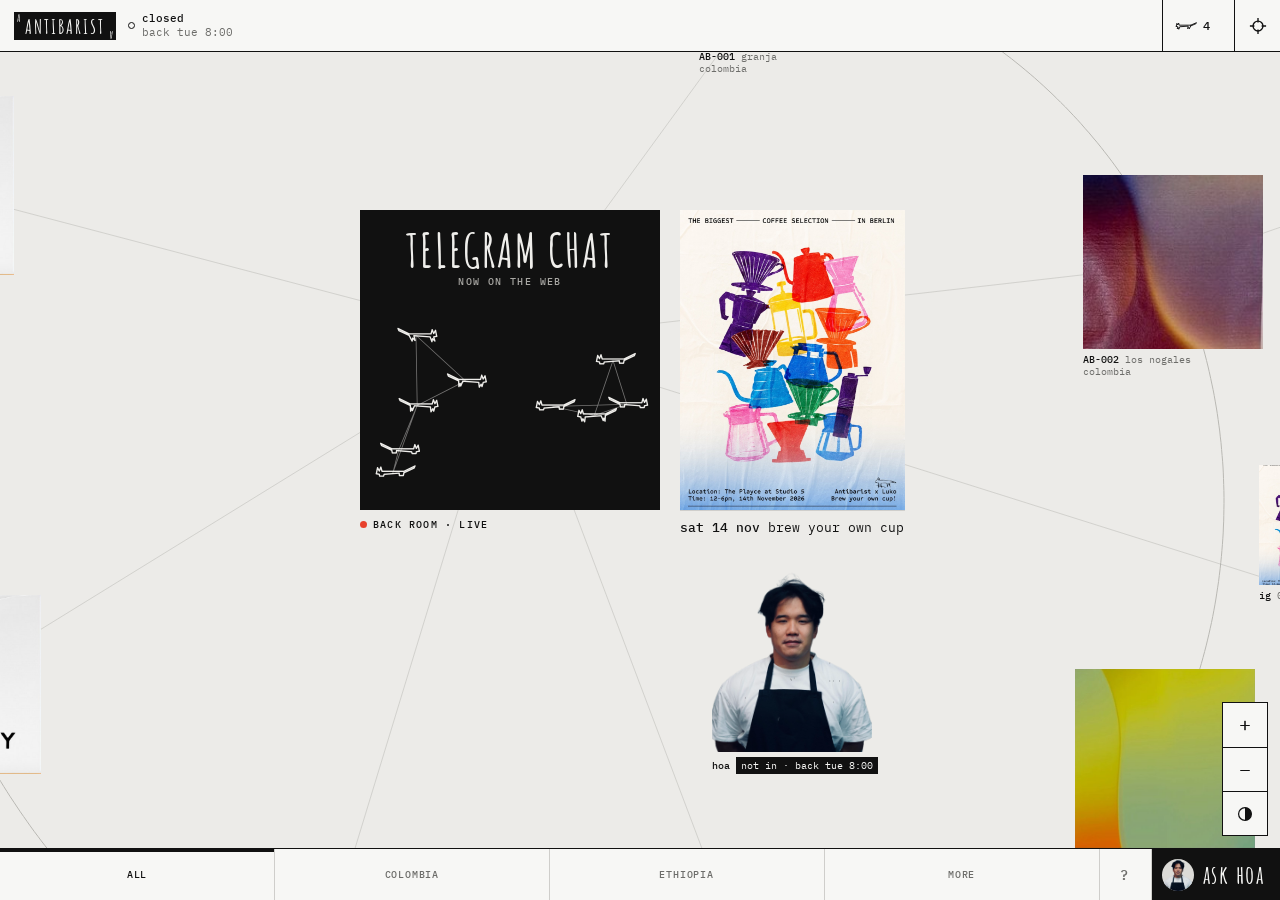
==== commit 1ad7c6b6: "Open on the map, remove demo controls, plain copy without snobby quotes Co-Authored-By: Claude Opus " ====
--- a/index.html
+++ b/index.html
@@ -4,7 +4,7 @@
 <meta charset="utf-8">
 <meta name="viewport" content="width=device-width, initial-scale=1, viewport-fit=cover">
 <meta name="theme-color" content="#ecebe8">
-<title>Antibarist · prototype v14</title>
+<title>Antibarist</title>
 <link rel="stylesheet" href="frameworks-frames/frames.css">
 <script src="frameworks-frames/frames.js" defer></script>
 <link rel="preconnect" href="https://fonts.googleapis.com">
@@ -239,13 +239,9 @@
 .pick b{font:700 24px/1 var(--title);display:block;letter-spacing:.02em}
 .pick span{font-size:11px;color:var(--mute)}
 
-/* toast, demo */
+/* toast */
 .toast{position:fixed;left:14px;right:14px;top:calc(var(--top) + var(--sat) + 8px);z-index:90;background:var(--ink);color:var(--bar);font-size:11.5px;padding:10px 14px;opacity:0;transform:translateY(-6px);transition:.25s;pointer-events:none;text-align:center}
 .toast.on{opacity:1;transform:none}
-.demo{position:fixed;right:10px;top:calc(var(--top) + var(--sat) + 4px);z-index:45;background:var(--bar);border:1.5px solid var(--ink);padding:10px 14px;display:none;flex-direction:column;width:240px}
-.demo.on{display:flex}
-.demo button{padding:9px 0;border-bottom:1px solid var(--line);font-size:12px}
-.demo button:last-child{border:0}
 
 /* ===== v10 redesign: bars as cells, popups as caption cards, sheets with one pinned action ===== */
 /* top bar: logo + status left, square icon cells on the right split by lines */
@@ -527,7 +523,7 @@
 </head>
 <body>
 
-<section class="cover" id="cover" aria-label="welcome">
+<section class="cover gone" id="cover" aria-label="welcome" hidden><!-- landing switched off for now: the site opens straight on the map -->
   <div class="cv">
     <div class="cv-logo">ANTIBARIST</div>
     <img class="cv-hoa" src="img/hoa-cut.png" alt="Hoa">
@@ -546,16 +542,7 @@
   <div class="sp"></div>
   <button class="cell here" id="hereBtn" aria-label="people here now"><svg viewBox="0 0 140 60"><path d="M8 36 L12 16 L18 27 L23 14 L27 28 L100 28 M100 28 L137 12 L134 18 L100 33 M8 36 L18 38 L14 52 L22 44 L24 54 L30 38 L84 34 L80 50 L88 42 L90 52 L100 33" fill="none" stroke="currentColor" stroke-width="6" stroke-linecap="round" stroke-linejoin="round"/></svg><span id="hereN">0</span></button>
   <button class="cell" id="homeBtn" aria-label="back to the counter"><svg width="18" height="18" viewBox="0 0 20 20" fill="none" stroke="currentColor" stroke-width="1.5"><circle cx="10" cy="10" r="5.5"/><path d="M10 1v5M10 14v5M1 10h5M14 10h5"/></svg></button>
-  <button class="cell" id="demoBtn" aria-label="demo controls"><svg width="18" height="18" viewBox="0 0 20 20" fill="none" stroke="currentColor" stroke-width="1.5" stroke-linecap="round"><path d="M3 6h14M3 14h14"/><circle cx="7" cy="6" r="2" style="fill:var(--bar)"/><circle cx="13" cy="14" r="2" style="fill:var(--bar)"/></svg></button>
 </header>
-
-<div class="demo" id="demo">
-  <span class="k" style="margin-bottom:4px">demo controls</span>
-  <button data-d="in">someone opens the site</button>
-  <button data-d="out">someone leaves</button>
-  <button data-d="msg">fake Telegram message</button>
-  <button data-d="open">switch open / closed</button>
-</div>
 
 <main class="map" id="map">
   <div class="world" id="world"></div>
@@ -569,10 +556,7 @@
 
 <div class="legend" id="legend" role="dialog" aria-label="how to read">
   <div class="lg-t">how to read the wall</div>
-  <div class="lg-r"><i class="lg-tile"><span></span>AB-001</i><p><b>the first ring</b> = this week's coffees. tap one to read the label and the notes</p></div>
   <div class="lg-r"><i class="lg-spi"><svg viewBox="0 0 40 40"><path d="M20 20c0-3 4-3 4 0s-4 6-8 2-2-10 4-10 10 4 10 10-6 12-14 12" fill="none" stroke="currentColor" stroke-width="1.5"/></svg></i><p><b>follow the spiral out</b> to go back in time. grey ones are sold out</p></div>
-  <div class="lg-r"><i class="lg-tile"><span style="width:20px;height:25px"></span>ig</i><p><b>photos</b> are Hoa's instagram posts, hung on their day. tap a coffee to see the posts about it</p></div>
-  <div class="lg-r"><i class="lg-cn">peru</i><p><b>countries</b> sit far out. the ones Hoa has served are drawn, one line per farm altitude. tap a coffee to see its trip: farm, roaster, back room</p></div>
   <div class="lg-r"><i class="lg-cat"><svg viewBox="0 0 140 60"><path d="M8 36 L12 16 L18 27 L23 14 L27 28 L100 28 M100 28 L137 12 L134 18 L100 33 M8 36 L18 38 L14 52 L22 44 L24 54 L30 38 L84 34 L80 50 L88 42 L90 52 L100 33" fill="none" stroke="currentColor" stroke-width="7" stroke-linecap="round" stroke-linejoin="round"/></svg></i><p><b>every cat is a person</b> on the site now. yours wears the black name tag</p></div>
   <div class="lg-f">drag to move · pinch or <b>+ −</b> to zoom · <b>◐</b> light / dark<br>tap anywhere to close. <b>?</b> brings this back</div>
 </div>
@@ -598,19 +582,19 @@
 
 /* ================= DATA ================= */
 // labels Hoa sent. short = name in the caption.
-// DEMO: la torre, sánchez, melgar, mazateca and romerillo have no country on the label. they got a sample country (sample:true) until Hoa confirms
+// la torre, sánchez, melgar, mazateca and romerillo have no country on the label: origin left empty until Hoa confirms
 const COFFEES={
   granja:{short:'granja',farm:'Granja Paraíso 92',producer:'Wilton Benitez',variety:'Orange Bourbon',process:'Fermentation washed',character:['silky','velvety','sirupy'],roaster:'liquid dream.',origin:'Colombia',region:'colombia'},
   nogales:{short:'los nogales',farm:'Los Nogales',producer:'Oscar Hernández',variety:'Bourbon Pimienta',process:'Anaerobic washed',character:['sparkling','juicy','complex'],roaster:'liquid dream.',origin:'Colombia',region:'colombia'},
-  latorre:{short:'la torre',farm:'La Torre',producer:'Marleny Imbachi',variety:'Gesha',process:'Washed',character:['juicy','delicate','floral'],roaster:'liquid dream.',origin:'Colombia',sample:true,region:'colombia'},
+  latorre:{short:'la torre',farm:'La Torre',producer:'Marleny Imbachi',variety:'Gesha',process:'Washed',character:['juicy','delicate','floral'],roaster:'liquid dream.',origin:'',region:'more'},
   girasol:{short:'girasol',farm:'El Girasol',producer:'Nicolas Medina',variety:'Pink Bourbon',process:'Washed',character:[],roaster:'SEY',origin:'Colombia',region:'colombia'},
   casita:{short:'casita',farm:'La Casita · Curtain Call',producer:'David Berrio',variety:'Chiroso',process:'Washed',character:[],roaster:'SEY',origin:'Colombia',region:'colombia'},
   diamante:{short:'diamante',farm:'El Diamante · Surprise Encore',producer:'Duber Mejia',variety:'Chiroso',process:'Washed',character:[],roaster:'SEY',origin:'Colombia',region:'colombia'},
   geshe:{short:'geshe',farm:'Geshe',producer:'',variety:'Ethiopian Landrace',process:'White honey',character:[],roaster:'SEY',origin:'Ethiopia',region:'ethiopia'},
-  jaime:{short:'sánchez',farm:'Las Flores',producer:'Jaime Sánchez',variety:'Gesha',process:'Washed',character:['crisp','floral','vibrant'],roaster:'liquid dream.',origin:'Kenya',sample:true,region:'more'},
-  fernando:{short:'melgar',farm:'Las Flores',producer:'Fernando Melgar',variety:'Gesha',process:'Natural',character:['velvety','smooth','floral'],roaster:'liquid dream.',origin:'Ethiopia',sample:true,region:'ethiopia'},
-  mazateca:{short:'mazateca',farm:'Mazateca',producer:'Renato Martínez',variety:'Typica',process:'Washed',character:['juicy','winey','velvety'],roaster:'liquid dream.',origin:'Kenya',sample:true,region:'more'},
-  romerillo:{short:'romerillo',farm:'El Romerillo',producer:'Clever Acosta',variety:'Sidra',process:'Washed',character:['crisp','elegant','floral'],roaster:'liquid dream.',origin:'Ethiopia',sample:true,region:'ethiopia'},
+  jaime:{short:'sánchez',farm:'Las Flores',producer:'Jaime Sánchez',variety:'Gesha',process:'Washed',character:['crisp','floral','vibrant'],roaster:'liquid dream.',origin:'',region:'more'},
+  fernando:{short:'melgar',farm:'Las Flores',producer:'Fernando Melgar',variety:'Gesha',process:'Natural',character:['velvety','smooth','floral'],roaster:'liquid dream.',origin:'',region:'more'},
+  mazateca:{short:'mazateca',farm:'Mazateca',producer:'Renato Martínez',variety:'Typica',process:'Washed',character:['juicy','winey','velvety'],roaster:'liquid dream.',origin:'',region:'more'},
+  romerillo:{short:'romerillo',farm:'El Romerillo',producer:'Clever Acosta',variety:'Sidra',process:'Washed',character:['crisp','elegant','floral'],roaster:'liquid dream.',origin:'',region:'more'},
   panama:{short:'panamá',farm:'Digna Nuñez x Lost Origin',producer:'Digna Nuñez',variety:'Gesha',process:'Washed',character:[],roaster:'SEY',origin:'Panama',region:'more'}
 };
 const REGIONS=[['all','all'],['colombia','colombia'],['ethiopia','ethiopia'],['more','more']];
@@ -678,9 +662,7 @@
   ethiopia:{deg:346,r:1960,harvest:[0,9,10,11],
     shape:[[36.5,14.3],[37.9,14.9],[39,14.6],[40,14.5],[41.7,13.4],[42.4,12.5],[41.8,11.5],[42.9,10.9],[43.3,9.6],[44,9],[45,8],[47.9,8],[44.9,5],[43,4.9],[41.9,4],[40.8,4.2],[39.6,3.5],[38.4,3.6],[36.9,4.4],[35.9,4.6],[35.8,5.3],[34.7,6.6],[33,7.8],[34.1,8.6],[34.3,10.6],[35,11.5],[35.6,12.6],[36.1,12.7]]},
   panama:{deg:178,r:1960,harvest:[0,1,2,11],
-    shape:[[-83,8.4],[-82.6,9.5],[-81.4,8.8],[-80.1,9.2],[-79.5,9.6],[-78.5,9.4],[-77.4,8.7],[-77.2,7.9],[-77.9,7.2],[-78.4,8],[-78.9,8.4],[-79.6,8.9],[-80.4,8.3],[-80.1,7.5],[-80.9,7.2],[-81.7,8],[-82.9,8]]},
-  kenya:{deg:16,r:1960,harvest:[5,6,7,9,10,11],
-    shape:[[34,4.2],[35.9,4.6],[36.9,4.4],[38.4,3.6],[39.6,3.5],[40.8,4.2],[41.9,4],[41,2.8],[41,-0.9],[41.6,-1.7],[40.2,-2.6],[39.2,-4.7],[37.7,-3.1],[33.9,-1],[33.9,0.1],[34.5,1.1],[35,1.9],[34.5,3.7]]}
+    shape:[[-83,8.4],[-82.6,9.5],[-81.4,8.8],[-80.1,9.2],[-79.5,9.6],[-78.5,9.4],[-77.4,8.7],[-77.2,7.9],[-77.9,7.2],[-78.4,8],[-78.9,8.4],[-79.6,8.9],[-80.4,8.3],[-80.1,7.5],[-80.9,7.2],[-81.7,8],[-82.9,8]]}
 };
 const ALT={granja:1850,nogales:1750,latorre:2000,girasol:1900,casita:1800,diamante:1950,geshe:2100,panama:1650,jaime:1800,fernando:1700,mazateca:1500,romerillo:1950}; // DEMO metres, not from the labels
 // roasters are stations on the circle line: a coffee's trip goes farm (country) > roaster > the wall > the back room.
@@ -949,7 +931,7 @@
    people who tried a coffee leave a short note on it, like a comment section.
    DEMO: the seeded notes are invented. new notes stay on this device (localStorage).
    the real version keeps them on the server, next to the back room chat, so everyone sees them */
-const NOTE_SEED={granja:[['mila','tasted like orange juice. no joke.','sat'],['kai','had it as espresso, very sweet.','fri']],nogales:[['ece','wild one. almost fizzy.','thu']],geshe:[['jonas','jasmine tea vibes. drink it slow.','wed']],girasol:[['noor','smells crazy when you open the bag.','tue']]};
+const NOTE_SEED={};
 let NOTES={};try{NOTES=JSON.parse(localStorage.getItem('ab-notes')||'{}')}catch(e){}
 const notesFor=id=>[...(NOTE_SEED[id]||[]).map(([who,t,at])=>({who,t,at})),...(NOTES[id]||[])];
 function notesHTML(id){
@@ -1210,11 +1192,7 @@
 const TOPICS=[['Café Window',1],['Cupping Club'],['Brewing Recipes'],['Coffee Review'],['Beanexchange'],['Coffee Memes']];
 let myName=null;
 let log=[
-  {sys:'linked to the Café Window topic on Telegram.'},
-  {who:'mila',t:'is the Granja Paraíso still there? it tasted like orange juice',at:'09:41'},
-  {who:'Hoa',t:'yes, 3 bags left. come before saturday',at:'09:44',hoa:1},
-  {who:'jonas',t:'who is going to brew your own cup on the 14th?',at:'10:12'},
-  {who:'ece',t:'me. bringing my own grinder',at:'10:15'}
+  {sys:'linked to the Café Window topic on Telegram.'}
 ];
 let unread=0;
 const hm=()=>{const b=berlin();return String(b.h).padStart(2,'0')+':'+String(b.m).padStart(2,'0')};
@@ -1247,22 +1225,7 @@
   setTimeout(()=>{if($('chat')){$('chat').insertAdjacentHTML('beforeend',`<div class="typing" id="typ">${name} is typing</div>`);$('chat').scrollTop=1e6}},600);
   setTimeout(()=>{$('typ')&&$('typ').remove();cb()},ms);
 }
-function reply(q){
-  const s=q.toLowerCase(),at=(s.match(/@(\w+)/)||[])[1],mate=at&&cats.find(c=>c.name===at);
-  if(mate){typing(mate.name,2600,()=>{push({who:mate.name,t:pick(['hey, nice to meet you here','hi! are you at Frameworks right now?','hello. have you tried the Granja Paraíso?']),at:hm()});mate.say('hi')});return}
-  let a;
-  if(/oat|milk|cow/.test(s))a='both work. but for the fruity ones, try it without milk first';
-  else if(/open|hour|when|today|close/.test(s))a=berlin().open?'open right now, come by':'closed right now. tue to fri 8-16, sat 9-17';
-  else if(/fruit|recommend|which|best|suggest|try/.test(s))a='fruity: Los Nogales. flowery: Las Flores. sweet: Granja Paraíso';
-  else if(/brew|recipe|grind|v60|how/.test(s))a='15g coffee, 250g water, 93 degrees, around 2:45. then taste and adjust';
-  else if(/cat|meow/.test(s))a='meow-meow is the real boss here';
-  else if(/^(hi|hey|hello|hallo|moin|ciao)/.test(s))a='hey, welcome to the back room';
-  else a='good question, give me a minute. or ask me at the counter';
-  typing('Hoa',2600,()=>push({who:'Hoa',t:a,at:hm(),hoa:1}));
-}
-const RANDOM=[['mila','just got the SEY El Girasol, smells crazy'],['luca','cupping club next week?'],['Hoa','new on the wall: SEY Geshe from Ethiopia',1],['jonas','meow-meow is sleeping on my jacket again'],['Hoa','batch brew is ready',1]];
-function randomMsg(){const r=pick(RANDOM);push({who:r[0],t:r[1],at:hm(),hoa:r[2]});if(sheetName!=='chat')toast('new message in the back room',1800)}
-setInterval(()=>{if(Math.random()<.4)randomMsg()},32000);
+function reply(q){} // the real Telegram bridge brings the answers
 $('askBtn').onclick=()=>openAsk();
 
 /* ================= OPEN / CLOSED ================= */
@@ -1283,7 +1246,6 @@
   $('hoaOff')&&($('hoaOff').textContent='not in · back '+nextOpen(b.day));
   $('statusTxt').innerHTML=open?`<b>open</b>${forced===null?'till '+b.close+':00':'Hoa is in'}`:`<b>closed</b>back ${nextOpen(b.day)}`;
 }
-function toggleOpen(){forced=document.body.classList.contains('closed');applyOpen();toast(forced?'lights on · Hoa is in':'lights off · closed')}
 
 /* ================= CATS ================= */
 // every cat is a visitor. they walk along the streets. x, y = px in the wall (where the paws are)
@@ -1375,16 +1337,6 @@
 const tickClocks=()=>world.querySelectorAll('[data-tz]').forEach(e=>e.textContent=clock(e.dataset.tz));
 let last=performance.now();
 function loop(t){const dt=Math.min(60,t-last);last=t;cats.forEach(c=>c.tick(dt));requestAnimationFrame(loop)}
-$('demoBtn').onclick=e=>{e.stopPropagation();$('demo').classList.toggle('on')};
-document.addEventListener('click',e=>{if(!$('demo').contains(e.target))$('demo').classList.remove('on')});
-$('demo').querySelectorAll('[data-d]').forEach(b=>b.onclick=()=>{
-  const d=b.dataset.d;
-  if(d==='in'){const c=addCat({enter:true});toast(c.name+' opened the site')}
-  if(d==='out'){const c=cats.find(c=>!c.you&&!c.leaving);if(c){c.leave();toast(c.name+' left')}}
-  if(d==='msg')randomMsg();
-  if(d==='open')toggleOpen();
-  $('demo').classList.remove('on');
-});
 $('hereBtn').onclick=()=>{toast(`${cats.length} here now · tap a cat`);youCat.say('this is you',2200)};
 addEventListener('resize',()=>{if(Z<minZ())zoomTo(minZ())}); // phones fire resize while scrolling, so never reset the zoom here
 $('zIn').onclick=()=>zoomTo(Z*1.3);$('zOut').onclick=()=>zoomTo(Z/1.3);
@@ -1394,9 +1346,8 @@
 // landing: step inside opens the map at the back room. the logo brings the landing back
 $('enterBtn').onclick=()=>{$('cover').classList.add('gone');centerOn(...REGION_AT.all,false)};
 $('cvAsk').onclick=()=>{$('cover').classList.add('gone');openAsk()};
-if(location.hash==='#inside')$('cover').classList.add('gone'); // a link straight into the map
 document.querySelector('.top .logo').style.cursor='pointer';
-document.querySelector('.top .logo').onclick=()=>$('cover').classList.remove('gone');
+document.querySelector('.top .logo').onclick=()=>centerOn(...REGION_AT.all); // landing is off for now: the logo goes back to the centre
 $('homeBtn').onclick=()=>{if(region!=='all')setRegion('all');else centerOn(...REGION_AT.all)};
 
 function boot(){
@@ -1406,12 +1357,7 @@
   youCat=addCat({you:true,x:streetSpot(HOME)[0],y:streetSpot(HOME)[1]});
   const n=2+Math.floor(Math.random()*2);for(let i=0;i<n;i++)addCat();
   applyOpen();setInterval(applyOpen,60000);requestAnimationFrame(loop);
-  setTimeout(()=>{unread=2;badge()},5000);
   setInterval(()=>{tickClocks()},20000); // local time in every country
-  setInterval(()=>{ // now and then a cat goes on a trip to one of the countries
-    if(Math.random()>.4)return;const c=pick(cats.filter(c=>!c.you&&!c.leaving&&!c.trip&&c!==popFor));if(!c)return;
-    const name=pick(Object.keys(ORIGINS));c.travel(name);toast(c.name+' went to '+name);
-  },30000);
   setInterval(()=>{const r=Math.random();if(r<.25&&cats.length<6)addCat({enter:true});else if(r>.85&&cats.length>3){const c=cats.find(c=>!c.you&&!c.leaving&&c!==popFor);c&&c.leave()}},18000);
 }
 document.fonts?document.fonts.ready.then(boot):boot();
